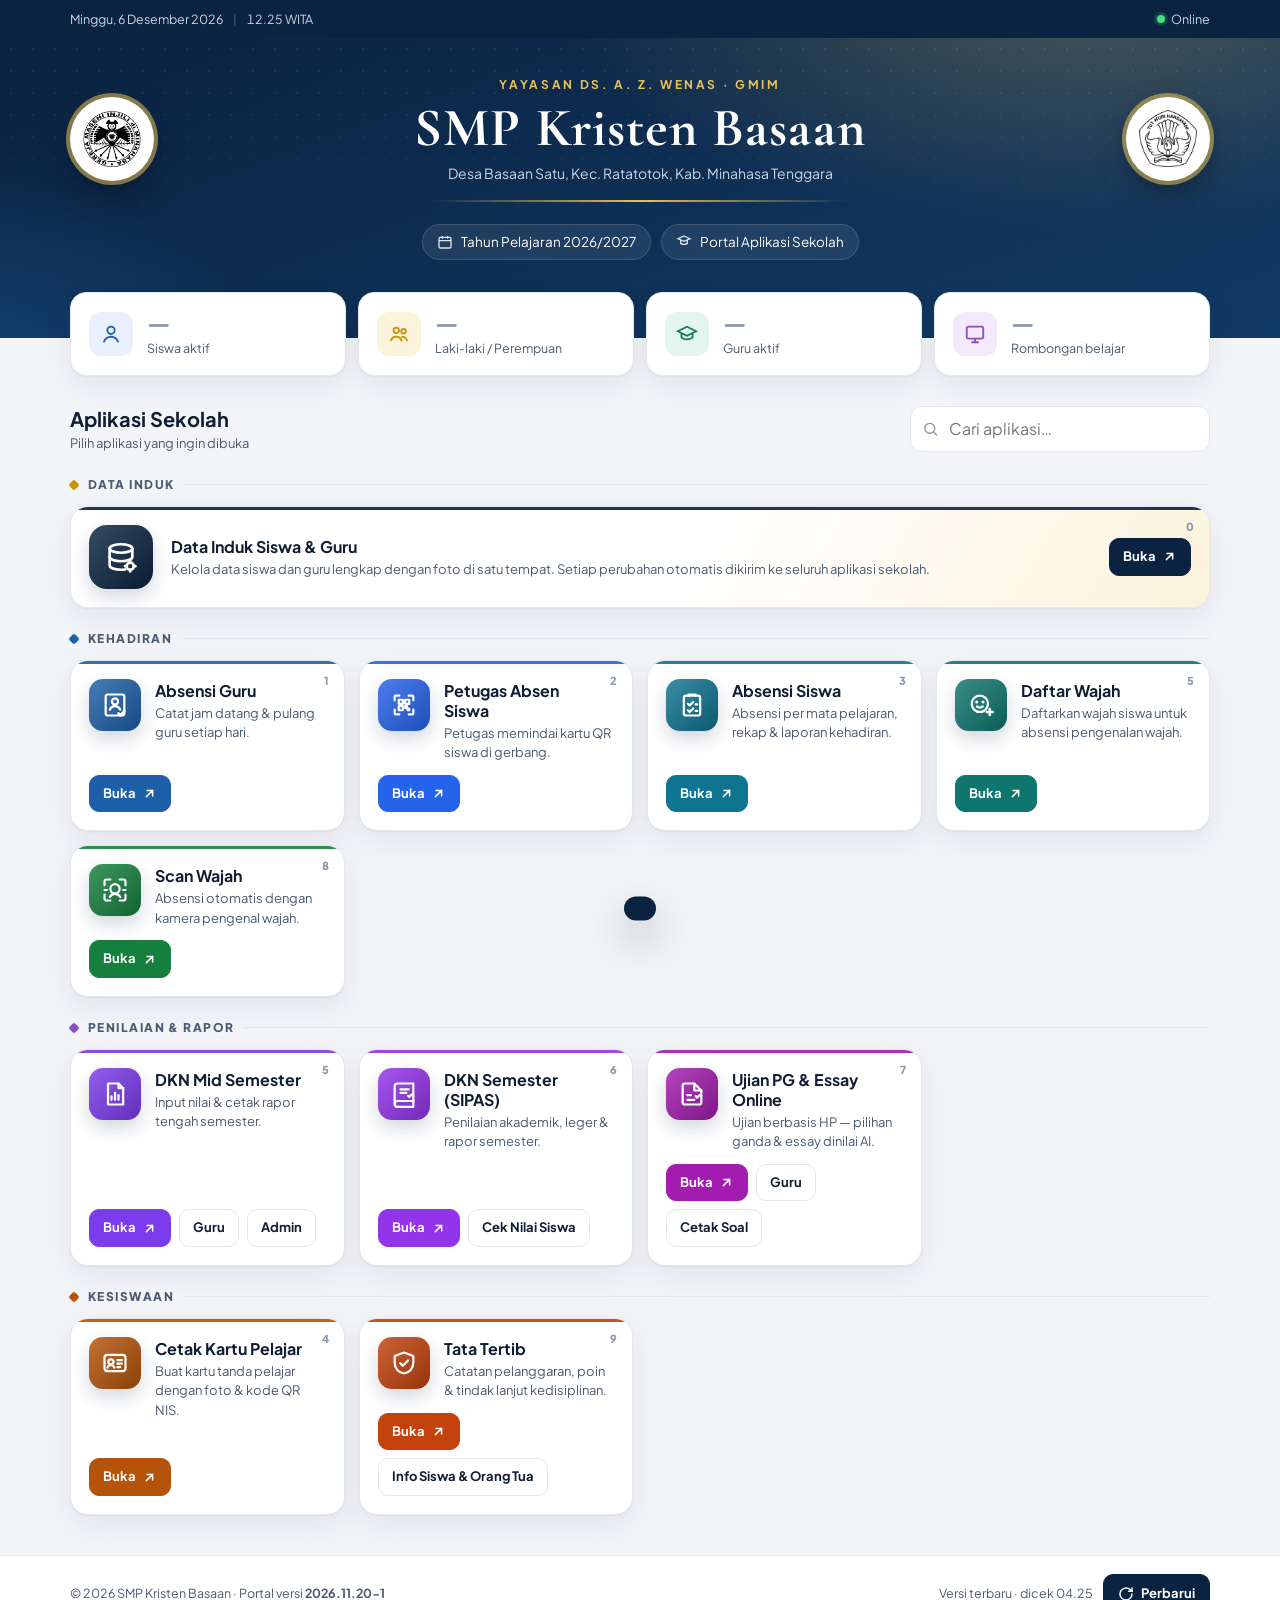
==== Index.html @ 4e3b0255 "Add files via upload" ====
<!DOCTYPE html>
<html lang="id">
<head>
<meta charset="UTF-8">
<meta name="viewport" content="width=device-width, initial-scale=1, viewport-fit=cover">
<meta name="theme-color" content="#0a2340">
<meta name="description" content="Portal aplikasi sekolah SMP Kristen Basaan">
<meta http-equiv="Cache-Control" content="no-cache">
<title>Portal SMP Kristen Basaan</title>
<link rel="icon" href="assets-landing/logo-yayasan.png">
<link rel="apple-touch-icon" href="assets-landing/logo-yayasan.png">
<link rel="preconnect" href="https://fonts.googleapis.com">
<link rel="preconnect" href="https://fonts.gstatic.com" crossorigin>
<link href="https://fonts.googleapis.com/css2?family=Plus+Jakarta+Sans:wght@400;500;600;700;800&family=Cormorant+Garamond:wght@600;700&display=swap" rel="stylesheet">
<style>
:root{
  --bg:#f2f4f8; --panel:#ffffff; --line:#e3e8ef; --ink:#0f1e33; --ink2:#4b5b70; --ink3:#8a98ab;
  --navy:#0a2340; --navy2:#123a66; --gold:#c9970f; --gold2:#e8c25a; --goldS:#fbf3dc;
  --c1:#1d5fa8; --c2:#0f7a5c; --c3:#8a4fbf; --c4:#b45309;
  --shadow:0 1px 2px rgba(10,35,64,.06),0 10px 30px rgba(10,35,64,.07);
}
@media (prefers-color-scheme:dark){
  :root{--bg:#0a111e;--panel:#111b2c;--line:#1e2b41;--ink:#e8eef7;--ink2:#a9b6c9;--ink3:#6c7b92;--goldS:#2a2311;--shadow:0 1px 2px rgba(0,0,0,.4)}
}
*{box-sizing:border-box}
html,body{margin:0}
body{font-family:'Plus Jakarta Sans',system-ui,-apple-system,Segoe UI,Roboto,sans-serif;background:var(--bg);color:var(--ink);-webkit-font-smoothing:antialiased;line-height:1.5}
a{color:inherit;text-decoration:none}
.wrap{max-width:1180px;margin:0 auto;padding:0 20px}
@media (max-width:640px){.wrap{padding:0 16px}}

/* ---------- pita atas ---------- */
.topbar{background:var(--navy);color:#c8d6e8;font-size:12.5px}
.topbar .wrap{display:flex;align-items:center;gap:10px;min-height:38px;flex-wrap:wrap}
.topbar .sep{opacity:.35}
.online{display:inline-flex;align-items:center;gap:6px}
.online i{width:8px;height:8px;border-radius:50%;background:#4ade80;box-shadow:0 0 0 3px rgba(74,222,128,.18)}
.online.off i{background:#f87171;box-shadow:0 0 0 3px rgba(248,113,113,.18)}
.topbar .right{margin-left:auto;display:flex;gap:14px;align-items:center}

/* ---------- hero ---------- */
.hero{position:relative;color:#fff;overflow:hidden;background:
  radial-gradient(900px 420px at 85% -20%,rgba(232,194,90,.28),transparent 60%),
  radial-gradient(700px 400px at -10% 120%,rgba(29,95,168,.55),transparent 60%),
  linear-gradient(160deg,#0a2340 0%,#0e2f55 55%,#123a66 100%)}
.hero::after{content:"";position:absolute;inset:0;background-image:radial-gradient(rgba(255,255,255,.07) 1px,transparent 1px);background-size:22px 22px;-webkit-mask-image:linear-gradient(to bottom,#000,transparent 85%);mask-image:linear-gradient(to bottom,#000,transparent 85%);pointer-events:none}
.hero .wrap{position:relative;z-index:1;padding-top:38px;padding-bottom:78px}
.kop{display:flex;align-items:center;gap:22px}
.logo{width:84px;height:84px;border-radius:50%;background:#fff;display:grid;place-items:center;flex:none;overflow:hidden;box-shadow:0 0 0 4px rgba(232,194,90,.55),0 12px 30px rgba(0,0,0,.35)}
.logo img{width:68%;height:68%;object-fit:contain}
.kop-teks{flex:1;min-width:0;text-align:center}
.kop-teks .yys{letter-spacing:.22em;font-size:12px;font-weight:700;color:var(--gold2);text-transform:uppercase}
.kop-teks h1{font-family:'Cormorant Garamond',Georgia,serif;font-size:clamp(28px,5.2vw,54px);line-height:1.05;margin:6px 0 6px;letter-spacing:.02em}
.kop-teks p{margin:0;color:#c9d6e7;font-size:14px}
.garis{height:2px;max-width:420px;margin:16px auto 0;background:linear-gradient(90deg,transparent,var(--gold2),transparent)}
.sapa{margin-top:22px;display:flex;justify-content:center;gap:10px;flex-wrap:wrap;font-size:13.5px}
.pil{display:inline-flex;align-items:center;gap:8px;padding:7px 14px;border-radius:999px;background:rgba(255,255,255,.08);border:1px solid rgba(255,255,255,.14);backdrop-filter:blur(6px)}
.pil svg{width:16px;height:16px;opacity:.85;flex:none}
@media (max-width:640px){
  .hero .wrap{padding-top:24px;padding-bottom:70px}
  .kop{gap:10px}
  .logo{width:52px;height:52px;box-shadow:0 0 0 3px rgba(232,194,90,.55)}
  .kop-teks .yys{font-size:9.5px;letter-spacing:.12em}
  .kop-teks p{font-size:11.5px}
  .sapa{font-size:12.5px}
}

/* ---------- statistik ---------- */
.stats{position:relative;z-index:2;margin-top:-46px;display:grid;grid-template-columns:repeat(4,minmax(0,1fr));gap:12px}
.st{background:var(--panel);border:1px solid var(--line);border-radius:16px;padding:16px 18px;box-shadow:var(--shadow);display:flex;align-items:center;gap:14px;min-width:0}
.st .ic{width:44px;height:44px;border-radius:12px;display:grid;place-items:center;flex:none}
.st .ic svg{width:22px;height:22px}
.st b{display:block;font-size:24px;line-height:1.1;font-variant-numeric:tabular-nums}
.st span{font-size:12.5px;color:var(--ink2)}
.st.muat b{color:var(--ink3)}
@media (max-width:860px){.stats{grid-template-columns:repeat(2,minmax(0,1fr))}}
@media (max-width:400px){.st{padding:12px;gap:10px}.st .ic{width:36px;height:36px}.st b{font-size:20px}.st span{font-size:11.5px}}

/* ---------- toolbar ---------- */
.bar{display:flex;gap:10px;align-items:center;flex-wrap:wrap;margin:28px 0 6px}
.bar h2{margin:0;font-size:20px}
.bar .sub{color:var(--ink2);font-size:13px}
.cari{margin-left:auto;position:relative;flex:0 1 300px}
.cari svg{position:absolute;left:12px;top:50%;transform:translateY(-50%);width:17px;height:17px;color:var(--ink3)}
.cari input{width:100%;font:inherit;color:inherit;background:var(--panel);border:1px solid var(--line);border-radius:12px;padding:10px 12px 10px 38px;outline:none}
.cari input:focus{border-color:var(--c1);box-shadow:0 0 0 3px rgba(29,95,168,.15)}
@media (max-width:640px){.cari{flex:1 1 100%;margin-left:0}}

/* ---------- kategori & kartu ---------- */
.kat{margin-top:22px}
.kat-h{display:flex;align-items:center;gap:10px;margin-bottom:12px;font-size:12px;font-weight:800;letter-spacing:.12em;text-transform:uppercase;color:var(--ink2)}
.kat-h::after{content:"";flex:1;height:1px;background:var(--line)}
.kat-h i{width:8px;height:8px;border-radius:2px;transform:rotate(45deg)}
.grid{display:grid;grid-template-columns:repeat(auto-fill,minmax(260px,1fr));gap:14px}
.app{position:relative;background:var(--panel);border:1px solid var(--line);border-radius:18px;padding:18px;box-shadow:var(--shadow);display:flex;flex-direction:column;gap:12px;transition:transform .18s,box-shadow .18s,border-color .18s;overflow:hidden}
.app::before{content:"";position:absolute;left:0;top:0;right:0;height:3px;background:var(--warna);opacity:.9}
.app:hover{transform:translateY(-3px);box-shadow:0 18px 40px rgba(10,35,64,.13)}
.app-h{display:flex;gap:14px;align-items:flex-start}
.app .ik{width:52px;height:52px;border-radius:14px;display:grid;place-items:center;flex:none;color:#fff;background:var(--warna);background-image:linear-gradient(135deg,rgba(255,255,255,.18),rgba(0,0,0,.22));box-shadow:0 8px 18px rgba(10,35,64,.18)}
.app .ik svg{width:28px;height:28px}
.app .no{position:absolute;right:14px;top:12px;font-size:11px;font-weight:800;color:var(--ink3);letter-spacing:.06em}
.app h3{margin:2px 0 3px;font-size:16px;line-height:1.25;padding-right:22px}
.app p{margin:0;font-size:13px;color:var(--ink2)}
.aksi{display:flex;gap:8px;flex-wrap:wrap;margin-top:auto}
.btn{display:inline-flex;align-items:center;gap:6px;font:inherit;font-size:13px;font-weight:700;padding:8px 13px;border-radius:10px;border:1px solid var(--line);background:var(--panel);color:var(--ink);cursor:pointer;transition:.15s}
.btn:hover{border-color:var(--warna,var(--c1));color:var(--warna,var(--c1))}
.btn.utama{background:var(--warna,var(--navy));border-color:var(--warna,var(--navy));color:#fff}
.btn.utama:hover{filter:brightness(1.12);color:#fff}
.btn svg{width:15px;height:15px}
.app.unggulan{grid-column:1/-1;flex-direction:row;align-items:center;gap:18px;background:linear-gradient(120deg,var(--panel) 55%,var(--goldS))}
.app.unggulan .ik{width:64px;height:64px;border-radius:18px}
.app.unggulan .ik svg{width:34px;height:34px}
.app.unggulan .isi{flex:1;min-width:0}
.app.unggulan .aksi{margin-top:0}
@media (max-width:640px){.app.unggulan{flex-direction:column;align-items:stretch}.grid{grid-template-columns:1fr}}
.kosong{display:none;text-align:center;padding:40px;color:var(--ink2)}

/* ---------- footer ---------- */
footer{margin-top:40px;border-top:1px solid var(--line);background:var(--panel)}
footer .wrap{display:flex;gap:14px;align-items:center;flex-wrap:wrap;padding-top:18px;padding-bottom:calc(18px + env(safe-area-inset-bottom));font-size:12.5px;color:var(--ink2)}
footer .right{margin-left:auto;display:flex;gap:10px;align-items:center;flex-wrap:wrap}
@media (max-width:640px){footer .right{margin-left:0;width:100%;justify-content:space-between}}
.btn-up{display:inline-flex;align-items:center;gap:7px;font:inherit;font-weight:700;font-size:13px;border-radius:10px;padding:9px 14px;border:1px solid var(--navy);background:var(--navy);color:#fff;cursor:pointer}
.btn-up:disabled{opacity:.6;cursor:wait}
.btn-up svg{width:16px;height:16px}
.btn-up.putar svg{animation:putar 1s linear infinite}
@keyframes putar{to{transform:rotate(360deg)}}
.banner{position:fixed;left:50%;bottom:18px;transform:translate(-50%,160%);z-index:50;background:var(--navy);color:#fff;border-radius:14px;padding:12px 16px;display:flex;gap:12px;align-items:center;box-shadow:0 18px 40px rgba(0,0,0,.3);font-size:13.5px;transition:transform .3s;max-width:calc(100vw - 32px)}
.banner.tampil{transform:translate(-50%,0)}
.banner b{color:var(--gold2)}
.fade{animation:muncul .45s ease-out both}
@keyframes muncul{from{opacity:0;transform:translateY(8px)}}
@media (prefers-reduced-motion:reduce){*{animation:none!important;transition:none!important}}
</style>
</head>
<body>

<div class="topbar"><div class="wrap">
  <span id="tanggal">—</span><span class="sep">|</span><span><span id="jam" style="font-variant-numeric:tabular-nums">--.--</span> WITA</span>
  <span class="right"><span class="online" id="online"><i></i><span>Online</span></span></span>
</div></div>

<header class="hero">
  <div class="wrap">
    <div class="kop">
      <div class="logo"><img src="assets-landing/logo-yayasan.png" alt="Logo GMIM"></div>
      <div class="kop-teks">
        <div class="yys">Yayasan Ds. A. Z. Wenas · GMIM</div>
        <h1 id="namaSekolah">SMP Kristen Basaan</h1>
        <p>Desa Basaan Satu, Kec. Ratatotok, Kab. Minahasa Tenggara</p>
        <div class="garis"></div>
      </div>
      <div class="logo"><img src="assets-landing/logo-tutwuri.png" alt="Logo Tut Wuri Handayani"></div>
    </div>
    <div class="sapa">
      <span class="pil"><svg viewBox="0 0 24 24" fill="none" stroke="currentColor" stroke-width="2"><rect x="3" y="5" width="18" height="16" rx="2"/><path d="M3 10h18M8 3v4M16 3v4"/></svg><span id="tp">Tahun Pelajaran 2026/2027</span></span>
      <span class="pil"><svg viewBox="0 0 24 24" fill="none" stroke="currentColor" stroke-width="2"><path d="M12 3l9 4-9 4-9-4z"/><path d="M7 9v5c3 2 7 2 10 0V9"/></svg><span>Portal Aplikasi Sekolah</span></span>
    </div>
  </div>
</header>

<main class="wrap">
  <section class="stats" aria-label="Ringkasan data sekolah">
    <div class="st muat"><div class="ic" style="background:#e7f0fb;color:var(--c1)"><svg viewBox="0 0 24 24" fill="none" stroke="currentColor" stroke-width="2"><circle cx="12" cy="8" r="4"/><path d="M4 21c1.5-4 4.5-6 8-6s6.5 2 8 6"/></svg></div><div><b id="sSiswa">—</b><span>Siswa aktif</span></div></div>
    <div class="st muat"><div class="ic" style="background:#fbf3dc;color:var(--gold)"><svg viewBox="0 0 24 24" fill="none" stroke="currentColor" stroke-width="2"><circle cx="9" cy="8" r="3"/><circle cx="17" cy="9" r="2.5"/><path d="M3 20c.8-3.3 3.2-5 6-5s5.2 1.7 6 5M14.5 15.3c2.8-.6 5.6.9 6.5 4.7"/></svg></div><div><b id="sLP">—</b><span>Laki-laki / Perempuan</span></div></div>
    <div class="st muat"><div class="ic" style="background:#e3f5ee;color:var(--c2)"><svg viewBox="0 0 24 24" fill="none" stroke="currentColor" stroke-width="2"><path d="M2 9l10-5 10 5-10 5z"/><path d="M6 11v5c3 2.5 9 2.5 12 0v-5"/></svg></div><div><b id="sGuru">—</b><span>Guru aktif</span></div></div>
    <div class="st muat"><div class="ic" style="background:#f2e9fa;color:var(--c3)"><svg viewBox="0 0 24 24" fill="none" stroke="currentColor" stroke-width="2"><rect x="3" y="4" width="18" height="13" rx="2"/><path d="M8 21h8M12 17v4"/></svg></div><div><b id="sKelas">—</b><span>Rombongan belajar</span></div></div>
  </section>

  <div class="bar">
    <div><h2>Aplikasi Sekolah</h2><div class="sub">Pilih aplikasi yang ingin dibuka</div></div>
    <label class="cari"><svg viewBox="0 0 24 24" fill="none" stroke="currentColor" stroke-width="2"><circle cx="11" cy="11" r="7"/><path d="M21 21l-4.3-4.3"/></svg><input id="cari" type="search" placeholder="Cari aplikasi…" aria-label="Cari aplikasi"></label>
  </div>

  <div id="daftar"></div>
  <div class="kosong" id="kosong">Aplikasi tidak ditemukan.</div>
</main>

<footer>
  <div class="wrap">
    <span>© <span id="tahun">2026</span> SMP Kristen Basaan · Portal versi <b id="versi"></b></span>
    <span class="right">
      <span id="cekInfo">Memeriksa pembaruan…</span>
      <button class="btn-up" id="btnUpdate" type="button" title="Periksa & muat versi terbaru portal dan semua aplikasi"><svg viewBox="0 0 24 24" fill="none" stroke="currentColor" stroke-width="2.2" stroke-linecap="round"><path d="M21 12a9 9 0 1 1-3-6.7L21 8"/><path d="M21 3v5h-5"/></svg><span>Perbarui</span></button>
    </span>
  </div>
</footer>

<div class="banner" id="banner" role="status"><span id="bannerTxt"></span></div>

<script>
(function () {
'use strict';

/* =====================================================================
   PENGATURAN PORTAL
   - VERSI harus sama dengan isi versi.json. Setiap kali Index.html diubah,
     naikkan VERSI di sini DAN di versi.json → semua HP otomatis memuat versi baru.
   - DATA_INDUK_URL: URL Web App Data Induk (untuk angka statistik). Boleh dikosongkan.
   - Alamat aplikasi bersifat relatif terhadap folder ini. Jika suatu aplikasi
     di-hosting di alamat lain, ganti "url"-nya dengan alamat lengkap (https://...).
   ===================================================================== */
const VERSI = '2026.11.20-1';
const DATA_INDUK_URL = 'https://script.google.com/macros/s/AKfycbw5OyCdVKuZvcABAaWWwzDQKWeN-kHJ4f0nIugc8HxNvtVBzZh9BpjzLQHwcuIa_aFY/exec';

const IKON = {
  induk: '<path d="M4 6c0-1.7 3.6-3 8-3s8 1.3 8 3-3.6 3-8 3-8-1.3-8-3z"/><path d="M4 6v6c0 1.7 3.6 3 8 3s8-1.3 8-3V6"/><path d="M4 12v6c0 1.7 3.6 3 8 3 1 0 2-.1 2.9-.2"/><circle cx="18.5" cy="18.5" r="2.5"/><path d="M18.5 14.8v1.2M18.5 21v1.2M22.2 18.5H21M16 18.5h-1.2"/>',
  absenGuru: '<rect x="4" y="3" width="16" height="18" rx="2"/><circle cx="12" cy="9" r="2.6"/><path d="M7.5 16c.9-1.9 2.6-3 4.5-3s3.6 1.1 4.5 3"/><path d="M15 19.2l1.6 1.6 3.4-3.4" stroke-width="2.4"/>',
  petugas: '<path d="M4 8V5a1 1 0 0 1 1-1h3M16 4h3a1 1 0 0 1 1 1v3M20 16v3a1 1 0 0 1-1 1h-3M8 20H5a1 1 0 0 1-1-1v-3"/><rect x="7.5" y="7.5" width="3.5" height="3.5"/><rect x="13" y="7.5" width="3.5" height="3.5"/><rect x="7.5" y="13" width="3.5" height="3.5"/><path d="M13 13h1.5v1.5H13zM15 15h1.5v1.5H15z"/>',
  absenSiswa: '<rect x="5" y="4" width="14" height="17" rx="2"/><path d="M9 4V3h6v1"/><path d="M8.5 11l1.5 1.5 3-3M8.5 16.5l1.5 1.5 3-3"/><path d="M15 11.5h1.5M15 17h1.5"/>',
  kartu: '<rect x="3" y="5" width="18" height="14" rx="2.5"/><circle cx="8.5" cy="11" r="2.2"/><path d="M5.5 16c.6-1.5 1.7-2.3 3-2.3s2.4.8 3 2.3"/><path d="M14 9.5h4M14 12.5h4M14 15.5h2.5"/>',
  daftarWajah: '<circle cx="11" cy="11" r="7"/><path d="M8.3 9.5h.01M13.7 9.5h.01" stroke-width="2.6"/><path d="M8.5 13.2c1.4 1.3 3.6 1.3 5 0"/><path d="M19.5 15.5v5M17 18h5" stroke-width="2.2"/>',
  dknMid: '<path d="M6 3h9l4 4v14H6z"/><path d="M15 3v4h4"/><path d="M9 17v-3M12 17v-6M15 17v-4"/>',
  dknSem: '<path d="M4 5.5A2.5 2.5 0 0 1 6.5 3H20v15H6.5A2.5 2.5 0 0 0 4 20.5z"/><path d="M4 20.5A2.5 2.5 0 0 0 6.5 23H20v-5"/><path d="M9 8h7M9 11h5"/><path d="M15.5 13.5l1 1 2-2"/>',
  ujian: '<path d="M14 3H6a2 2 0 0 0-2 2v14a2 2 0 0 0 2 2h12a2 2 0 0 0 2-2V9z"/><path d="M14 3v6h6"/><path d="M8 13h3M8 17h6"/><path d="M15.2 13.8l1.3 1.3 2.6-2.6"/>',
  scanWajah: '<path d="M3 8V5a2 2 0 0 1 2-2h3M16 3h3a2 2 0 0 1 2 2v3M21 16v3a2 2 0 0 1-2 2h-3M8 21H5a2 2 0 0 1-2-2v-3"/><circle cx="12" cy="11" r="4"/><path d="M7.5 18c1-1.8 2.6-2.7 4.5-2.7s3.5.9 4.5 2.7"/><path d="M3 12h2M19 12h2"/>',
  tatib: '<path d="M12 3l8 3v6c0 4.6-3.4 8.3-8 9-4.6-.7-8-4.4-8-9V6z"/><path d="M8.8 12.2l2.2 2.2 4.4-4.6"/>',
  buka: '<path d="M7 17L17 7M8 7h9v9"/>'
};
const svg = (n, w) => '<svg viewBox="0 0 24 24" fill="none" stroke="currentColor" stroke-width="' + (w || 1.9) + '" stroke-linecap="round" stroke-linejoin="round" aria-hidden="true">' + IKON[n] + '</svg>';

const KATEGORI = [
  { judul: 'Data Induk', warna: '#c9970f', apps: [
    { no: '0', ikon: 'induk', nama: 'Data Induk Siswa & Guru', unggulan: true, warna: '#0a2340',
      ket: 'Kelola data siswa dan guru lengkap dengan foto di satu tempat. Setiap perubahan otomatis dikirim ke seluruh aplikasi sekolah.',
      url: '0. Data Induk/index.html', cari: 'master induk siswa guru foto kelas wali' } ] },
  { judul: 'Kehadiran', warna: '#1d5fa8', apps: [
    { no: '1', ikon: 'absenGuru', nama: 'Absensi Guru', warna: '#1d5fa8', ket: 'Catat jam datang & pulang guru setiap hari.', url: '1. Absen Guru/AbsenGuru.html' },
    { no: '2', ikon: 'petugas', nama: 'Petugas Absen Siswa', warna: '#2563eb', ket: 'Petugas memindai kartu QR siswa di gerbang.', url: '2. Petugas Absen Siswa/absen-petugas.html' },
    { no: '3', ikon: 'absenSiswa', nama: 'Absensi Siswa', warna: '#0e7490', ket: 'Absensi per mata pelajaran, rekap & laporan kehadiran.', url: '3. Absen Siswa/index.html' },
    { no: '5', ikon: 'daftarWajah', nama: 'Daftar Wajah', warna: '#0f766e', ket: 'Daftarkan wajah siswa untuk absensi pengenalan wajah.', url: '5. Daftar Wajah/Daftar_Wajah.html' },
    { no: '8', ikon: 'scanWajah', nama: 'Scan Wajah', warna: '#15803d', ket: 'Absensi otomatis dengan kamera pengenal wajah.', url: '8. Scan Wajah/ScanWajah.html' } ] },
  { judul: 'Penilaian & Rapor', warna: '#8a4fbf', apps: [
    { no: '5', ikon: 'dknMid', nama: 'DKN Mid Semester', warna: '#7c3aed', ket: 'Input nilai & cetak rapor tengah semester.', url: '5. DKN Mid Semester/index.html',
      lain: [['Guru', '5. DKN Mid Semester/guru.html'], ['Admin', '5. DKN Mid Semester/admin.html']] },
    { no: '6', ikon: 'dknSem', nama: 'DKN Semester (SIPAS)', warna: '#9333ea', ket: 'Penilaian akademik, leger & rapor semester.', url: '6. DKN Semester/index.html',
      lain: [['Cek Nilai Siswa', '6. DKN Semester/cek-nilai.html']] },
    { no: '7', ikon: 'ujian', nama: 'Ujian PG & Essay Online', warna: '#a21caf', ket: 'Ujian berbasis HP — pilihan ganda & essay dinilai AI.', url: '7. Ujian PG dan Essay Online/index.html',
      lain: [['Guru', '7. Ujian PG dan Essay Online/guru.html'], ['Cetak Soal', '7. Ujian PG dan Essay Online/Cetak_Soal.html']] } ] },
  { judul: 'Kesiswaan', warna: '#b45309', apps: [
    { no: '4', ikon: 'kartu', nama: 'Cetak Kartu Pelajar', warna: '#b45309', ket: 'Buat kartu tanda pelajar dengan foto & kode QR NIS.', url: '4. Cetak Kartu/CetakKartu.html' },
    { no: '9', ikon: 'tatib', nama: 'Tata Tertib', warna: '#c2410c', ket: 'Catatan pelanggaran, poin & tindak lanjut kedisiplinan.', url: '9. Tata Tertib/index.html',
      lain: [['Info Siswa & Orang Tua', '9. Tata Tertib/DashboardSiswa.html']] } ] }
];

const $ = s => document.querySelector(s);
const esc = v => String(v == null ? '' : v).replace(/[&<>"']/g, c => ({ '&': '&amp;', '<': '&lt;', '>': '&gt;', '"': '&quot;', "'": '&#39;' }[c]));
const tautan = u => /^https?:\/\//.test(u) ? u : encodeURI(u);

/* ---------------------------------------------------------------- daftar aplikasi */
function gambar() {
  let i = 0;
  $('#daftar').innerHTML = KATEGORI.map(k => '<section class="kat" data-kat><div class="kat-h"><i style="background:' + k.warna + '"></i>' + esc(k.judul) + '</div><div class="grid">' +
    k.apps.map(a => '<article class="app fade' + (a.unggulan ? ' unggulan' : '') + '" style="--warna:' + a.warna + ';animation-delay:' + (i++ * 40) + 'ms" data-cari="' + esc((a.nama + ' ' + a.ket + ' ' + (a.cari || '') + ' ' + k.judul).toLowerCase()) + '">' +
      '<span class="no">' + esc(a.no) + '</span>' +
      (a.unggulan ? '<div class="ik">' + svg(a.ikon) + '</div><div class="isi"><h3>' + esc(a.nama) + '</h3><p>' + esc(a.ket) + '</p></div>'
                  : '<div class="app-h"><div class="ik">' + svg(a.ikon) + '</div><div><h3>' + esc(a.nama) + '</h3><p>' + esc(a.ket) + '</p></div></div>') +
      '<div class="aksi"><a class="btn utama" href="' + tautan(a.url) + '">Buka ' + svg('buka', 2.4) + '</a>' +
      (a.lain || []).map(l => '<a class="btn" href="' + tautan(l[1]) + '">' + esc(l[0]) + '</a>').join('') + '</div></article>').join('') +
    '</div></section>').join('');
}
function saring(q) {
  q = q.trim().toLowerCase();
  let ada = 0;
  document.querySelectorAll('.app').forEach(el => { const ok = !q || el.dataset.cari.includes(q); el.style.display = ok ? '' : 'none'; if (ok) ada++; });
  document.querySelectorAll('[data-kat]').forEach(s => { s.style.display = [...s.querySelectorAll('.app')].some(a => a.style.display !== 'none') ? '' : 'none'; });
  $('#kosong').style.display = ada ? 'none' : 'block';
}

/* ---------------------------------------------------------------- jam & status */
const HARI = ['Minggu', 'Senin', 'Selasa', 'Rabu', 'Kamis', 'Jumat', 'Sabtu'];
const BULAN = ['Januari', 'Februari', 'Maret', 'April', 'Mei', 'Juni', 'Juli', 'Agustus', 'September', 'Oktober', 'November', 'Desember'];
function waktuWita() { const d = new Date(); return new Date(d.getTime() + d.getTimezoneOffset() * 60000 + 8 * 3600000); }
function tikJam() {
  const w = waktuWita();
  $('#tanggal').textContent = HARI[w.getDay()] + ', ' + w.getDate() + ' ' + BULAN[w.getMonth()] + ' ' + w.getFullYear();
  $('#jam').textContent = String(w.getHours()).padStart(2, '0') + '.' + String(w.getMinutes()).padStart(2, '0');
  $('#tahun').textContent = w.getFullYear();
}
function statusOnline() {
  const on = navigator.onLine;
  $('#online').classList.toggle('off', !on);
  $('#online span').textContent = on ? 'Online' : 'Offline';
}

/* ---------------------------------------------------------------- statistik dari Data Induk */
function tampilStat(d) {
  if (!d) return;
  const set = (id, v) => { const el = $(id); el.textContent = v; el.closest('.st').classList.remove('muat'); };
  set('#sSiswa', d.siswaAktif); set('#sLP', d.siswaL + ' / ' + d.siswaP); set('#sGuru', d.guruAktif); set('#sKelas', d.jumlahKelas);
  if (d.tahunPelajaran) $('#tp').textContent = 'Tahun Pelajaran ' + d.tahunPelajaran + (d.semester ? ' · Semester ' + d.semester : '');
}
async function muatStat() {
  try { tampilStat(JSON.parse(localStorage.getItem('portal_stat') || 'null')); } catch (e) { /* abaikan */ }
  if (!DATA_INDUK_URL || DATA_INDUK_URL.indexOf('PASTE_') === 0 || !navigator.onLine) return;
  try {
    const r = await fetch(DATA_INDUK_URL + '?action=ringkasan&t=' + Date.now(), { cache: 'no-store' });
    const d = await r.json();
    if (d && d.ok) { tampilStat(d); try { localStorage.setItem('portal_stat', JSON.stringify(d)); } catch (e) { /* abaikan */ } }
  } catch (e) { /* tetap tampilkan angka terakhir */ }
}

/* ---------------------------------------------------------------- pembaruan otomatis & manual */
let sedangMuatUlang = false;
function banner(teks, ms) {
  $('#bannerTxt').innerHTML = teks;
  $('#banner').classList.add('tampil');
  clearTimeout(banner.t);
  if (ms) banner.t = setTimeout(() => $('#banner').classList.remove('tampil'), ms);
}
async function versiServer() {
  const r = await fetch('versi.json?t=' + Date.now(), { cache: 'no-store' });
  if (!r.ok) throw new Error('HTTP ' + r.status);
  return (await r.json()).versi;
}
async function cekVersi(otomatis) {
  if (!navigator.onLine) { $('#cekInfo').textContent = 'Offline — memakai versi tersimpan'; return false; }
  if (location.protocol === 'file:') { $('#cekInfo').textContent = 'Dibuka dari file lokal'; return false; }
  try {
    const v = await versiServer();
    const jam = new Date().toLocaleTimeString('id-ID', { hour: '2-digit', minute: '2-digit' });
    if (v && v !== VERSI) {
      $('#cekInfo').textContent = 'Versi baru ' + v + ' tersedia';
      if (otomatis && !sedangMuatUlang && sessionStorage.getItem('portal_coba') !== v) {
        sessionStorage.setItem('portal_coba', v);                 // cegah muat ulang berulang bila server belum sinkron
        banner('Memperbarui portal ke versi <b>' + esc(v) + '</b>…');
        setTimeout(() => muatUlangBersih(), 1200);
      }
      return true;
    }
    $('#cekInfo').textContent = 'Versi terbaru · dicek ' + jam;
    return false;
  } catch (e) { $('#cekInfo').textContent = 'Tidak bisa memeriksa pembaruan'; return false; }
}
async function muatUlangBersih() {
  if (sedangMuatUlang) return;
  sedangMuatUlang = true;
  try {
    // hanya cache milik portal yang dibersihkan — cache aplikasi lain (mis. gambar soal ujian offline) tidak disentuh
    if (window.caches) { const ks = await caches.keys(); await Promise.all(ks.filter(k => k.indexOf('portal-') === 0).map(k => caches.delete(k))); }
    // minta setiap aplikasi memeriksa versi barunya (aplikasi sendiri yang memutuskan kapan memakai versi baru)
    if (navigator.serviceWorker) { const rs = await navigator.serviceWorker.getRegistrations(); await Promise.all(rs.map(r => r.update().catch(() => {}))); }
  } catch (e) { /* abaikan */ }
  location.replace(location.pathname + '?v=' + Date.now());
}
$('#btnUpdate').addEventListener('click', async () => {
  const b = $('#btnUpdate');
  if (!navigator.onLine) { banner('Tidak ada internet. Sambungkan internet lalu coba lagi.', 3500); return; }
  b.disabled = true; b.classList.add('putar'); b.querySelector('span').textContent = 'Memperbarui…';
  banner('Memeriksa pembaruan portal & semua aplikasi…');
  sessionStorage.removeItem('portal_coba');
  await muatStat();
  await muatUlangBersih();
});

/* ---------------------------------------------------------------- mulai */
$('#versi').textContent = VERSI;
gambar();
$('#cari').addEventListener('input', e => saring(e.target.value));
tikJam(); setInterval(tikJam, 15000);
statusOnline(); window.addEventListener('online', () => { statusOnline(); cekVersi(true); muatStat(); }); window.addEventListener('offline', statusOnline);
muatStat();
cekVersi(true);
setInterval(() => { cekVersi(true); muatStat(); }, 10 * 60 * 1000);
document.addEventListener('visibilitychange', () => { if (document.visibilityState === 'visible') { cekVersi(true); muatStat(); } });
if (/[?&]v=/.test(location.search)) { history.replaceState(null, '', location.pathname); banner('Portal sudah versi terbaru.', 2200); }
// scope hanya halaman ini — aplikasi di subfolder TIDAK ikut dikendalikan
if ('serviceWorker' in navigator && location.protocol !== 'file:' && /\/Index\.html$/i.test(location.pathname)) {
  navigator.serviceWorker.register('sw-portal.js', { scope: './' + location.pathname.split('/').pop() }).catch(() => {});
}
})();
</script>
</body>
</html>
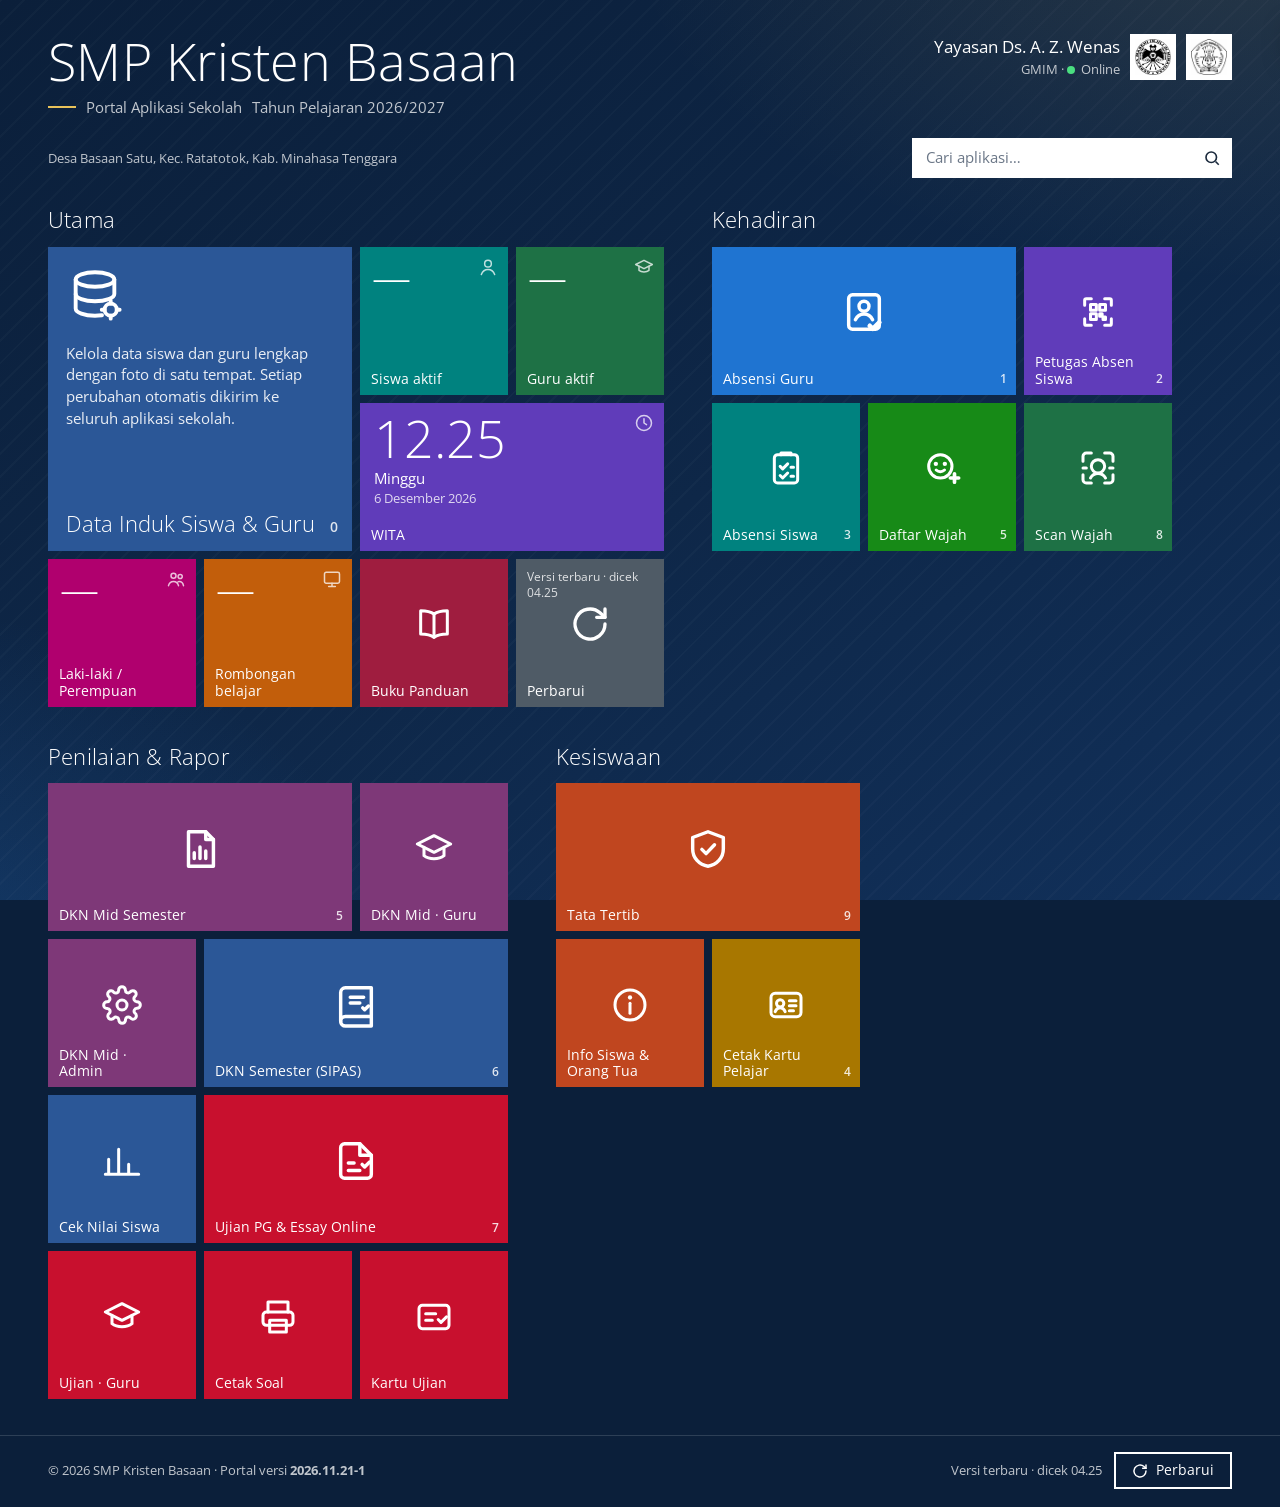
==== commit 015a3c62: "Add files via upload" ====
--- a/Index.html
+++ b/Index.html
@@ -3,7 +3,7 @@
 <head>
 <meta charset="UTF-8">
 <meta name="viewport" content="width=device-width, initial-scale=1, viewport-fit=cover">
-<meta name="theme-color" content="#0a2340">
+<meta name="theme-color" content="#0b1f3a">
 <meta name="description" content="Portal aplikasi sekolah SMP Kristen Basaan">
 <meta http-equiv="Cache-Control" content="no-cache">
 <title>Portal SMP Kristen Basaan</title>
@@ -11,175 +11,172 @@
 <link rel="apple-touch-icon" href="assets-landing/logo-yayasan.png">
 <link rel="preconnect" href="https://fonts.googleapis.com">
 <link rel="preconnect" href="https://fonts.gstatic.com" crossorigin>
-<link href="https://fonts.googleapis.com/css2?family=Plus+Jakarta+Sans:wght@400;500;600;700;800&family=Cormorant+Garamond:wght@600;700&display=swap" rel="stylesheet">
+<link href="https://fonts.googleapis.com/css2?family=Open+Sans:wght@300;400;600&display=swap" rel="stylesheet">
 <style>
+/* =====================================================================
+   TAMPILAN — gaya layar Mulai Windows 8 (tile datar berwarna)
+   --u = ukuran 1 kotak kecil, --g = jarak antar-tile
+   ===================================================================== */
 :root{
-  --bg:#f2f4f8; --panel:#ffffff; --line:#e3e8ef; --ink:#0f1e33; --ink2:#4b5b70; --ink3:#8a98ab;
-  --navy:#0a2340; --navy2:#123a66; --gold:#c9970f; --gold2:#e8c25a; --goldS:#fbf3dc;
-  --c1:#1d5fa8; --c2:#0f7a5c; --c3:#8a4fbf; --c4:#b45309;
-  --shadow:0 1px 2px rgba(10,35,64,.06),0 10px 30px rgba(10,35,64,.07);
-}
-@media (prefers-color-scheme:dark){
-  :root{--bg:#0a111e;--panel:#111b2c;--line:#1e2b41;--ink:#e8eef7;--ink2:#a9b6c9;--ink3:#6c7b92;--goldS:#2a2311;--shadow:0 1px 2px rgba(0,0,0,.4)}
-}
+  --u:70px; --g:8px;
+  --bg:#0b1f3a; --ink:#ffffff; --ink2:rgba(255,255,255,.74); --ink3:rgba(255,255,255,.5);
+  --gold:#e8c25a; --garis:rgba(255,255,255,.14);
+  font-family:'Segoe UI','Open Sans',system-ui,-apple-system,Roboto,sans-serif;
+}
+@media (min-width:1500px){ :root{ --u:78px; } }
 *{box-sizing:border-box}
 html,body{margin:0}
-body{font-family:'Plus Jakarta Sans',system-ui,-apple-system,Segoe UI,Roboto,sans-serif;background:var(--bg);color:var(--ink);-webkit-font-smoothing:antialiased;line-height:1.5}
+body{min-height:100vh;color:var(--ink);background:var(--bg);-webkit-font-smoothing:antialiased;line-height:1.4;
+  background-image:
+    radial-gradient(1100px 620px at 100% -10%,rgba(232,194,90,.13),transparent 60%),
+    radial-gradient(900px 640px at -10% 110%,rgba(45,137,239,.20),transparent 60%),
+    linear-gradient(155deg,#0b1f3a 0%,#0e2748 55%,#11305a 100%);
+  background-attachment:fixed}
+body::before{content:"";position:fixed;inset:0;pointer-events:none;
+  background-image:repeating-linear-gradient(135deg,rgba(255,255,255,.022) 0 2px,transparent 2px 16px)}
 a{color:inherit;text-decoration:none}
-.wrap{max-width:1180px;margin:0 auto;padding:0 20px}
-@media (max-width:640px){.wrap{padding:0 16px}}
-
-/* ---------- pita atas ---------- */
-.topbar{background:var(--navy);color:#c8d6e8;font-size:12.5px}
-.topbar .wrap{display:flex;align-items:center;gap:10px;min-height:38px;flex-wrap:wrap}
-.topbar .sep{opacity:.35}
+button{font:inherit;color:inherit}
+.wrap{max-width:1640px;margin:0 auto;padding:0 48px;position:relative}
+@media (max-width:1100px){ .wrap{padding:0 28px} }
+@media (max-width:720px){ .wrap{padding:0 16px} }
+
+/* ---------- kepala (seperti layar Mulai) ---------- */
+.kepala{display:flex;align-items:flex-start;gap:20px;padding-top:34px;padding-bottom:6px}
+.judul{flex:1;min-width:0}
+.judul h1{margin:0;font-weight:300;font-size:clamp(30px,4.6vw,52px);line-height:1.05;letter-spacing:.005em}
+.judul .sub{margin-top:8px;color:var(--ink2);font-size:15px;display:flex;flex-wrap:wrap;gap:4px 10px;align-items:center}
+.judul .sub .garis{width:28px;height:2px;background:var(--gold)}
+.akun{display:flex;align-items:center;gap:10px;flex:none}
+.akun-teks{text-align:right;line-height:1.25}
+.akun-teks b{display:block;font-weight:400;font-size:17px}
+.akun-teks span{font-size:12.5px;color:var(--ink2)}
+.logo{width:46px;height:46px;background:#fff;display:grid;place-items:center;flex:none}
+.logo img{width:80%;height:80%;object-fit:contain}
 .online{display:inline-flex;align-items:center;gap:6px}
-.online i{width:8px;height:8px;border-radius:50%;background:#4ade80;box-shadow:0 0 0 3px rgba(74,222,128,.18)}
-.online.off i{background:#f87171;box-shadow:0 0 0 3px rgba(248,113,113,.18)}
-.topbar .right{margin-left:auto;display:flex;gap:14px;align-items:center}
-
-/* ---------- hero ---------- */
-.hero{position:relative;color:#fff;overflow:hidden;background:
-  radial-gradient(900px 420px at 85% -20%,rgba(232,194,90,.28),transparent 60%),
-  radial-gradient(700px 400px at -10% 120%,rgba(29,95,168,.55),transparent 60%),
-  linear-gradient(160deg,#0a2340 0%,#0e2f55 55%,#123a66 100%)}
-.hero::after{content:"";position:absolute;inset:0;background-image:radial-gradient(rgba(255,255,255,.07) 1px,transparent 1px);background-size:22px 22px;-webkit-mask-image:linear-gradient(to bottom,#000,transparent 85%);mask-image:linear-gradient(to bottom,#000,transparent 85%);pointer-events:none}
-.hero .wrap{position:relative;z-index:1;padding-top:38px;padding-bottom:78px}
-.kop{display:flex;align-items:center;gap:22px}
-.logo{width:84px;height:84px;border-radius:50%;background:#fff;display:grid;place-items:center;flex:none;overflow:hidden;box-shadow:0 0 0 4px rgba(232,194,90,.55),0 12px 30px rgba(0,0,0,.35)}
-.logo img{width:68%;height:68%;object-fit:contain}
-.kop-teks{flex:1;min-width:0;text-align:center}
-.kop-teks .yys{letter-spacing:.22em;font-size:12px;font-weight:700;color:var(--gold2);text-transform:uppercase}
-.kop-teks h1{font-family:'Cormorant Garamond',Georgia,serif;font-size:clamp(28px,5.2vw,54px);line-height:1.05;margin:6px 0 6px;letter-spacing:.02em}
-.kop-teks p{margin:0;color:#c9d6e7;font-size:14px}
-.garis{height:2px;max-width:420px;margin:16px auto 0;background:linear-gradient(90deg,transparent,var(--gold2),transparent)}
-.sapa{margin-top:22px;display:flex;justify-content:center;gap:10px;flex-wrap:wrap;font-size:13.5px}
-.pil{display:inline-flex;align-items:center;gap:8px;padding:7px 14px;border-radius:999px;background:rgba(255,255,255,.08);border:1px solid rgba(255,255,255,.14);backdrop-filter:blur(6px)}
-.pil svg{width:16px;height:16px;opacity:.85;flex:none}
-@media (max-width:640px){
-  .hero .wrap{padding-top:24px;padding-bottom:70px}
-  .kop{gap:10px}
-  .logo{width:52px;height:52px;box-shadow:0 0 0 3px rgba(232,194,90,.55)}
-  .kop-teks .yys{font-size:9.5px;letter-spacing:.12em}
-  .kop-teks p{font-size:11.5px}
-  .sapa{font-size:12.5px}
-}
-
-/* ---------- statistik ---------- */
-.stats{position:relative;z-index:2;margin-top:-46px;display:grid;grid-template-columns:repeat(4,minmax(0,1fr));gap:12px}
-.st{background:var(--panel);border:1px solid var(--line);border-radius:16px;padding:16px 18px;box-shadow:var(--shadow);display:flex;align-items:center;gap:14px;min-width:0}
-.st .ic{width:44px;height:44px;border-radius:12px;display:grid;place-items:center;flex:none}
-.st .ic svg{width:22px;height:22px}
-.st b{display:block;font-size:24px;line-height:1.1;font-variant-numeric:tabular-nums}
-.st span{font-size:12.5px;color:var(--ink2)}
-.st.muat b{color:var(--ink3)}
-@media (max-width:860px){.stats{grid-template-columns:repeat(2,minmax(0,1fr))}}
-@media (max-width:400px){.st{padding:12px;gap:10px}.st .ic{width:36px;height:36px}.st b{font-size:20px}.st span{font-size:11.5px}}
-
-/* ---------- toolbar ---------- */
-.bar{display:flex;gap:10px;align-items:center;flex-wrap:wrap;margin:28px 0 6px}
-.bar h2{margin:0;font-size:20px}
-.bar .sub{color:var(--ink2);font-size:13px}
-.cari{margin-left:auto;position:relative;flex:0 1 300px}
-.cari svg{position:absolute;left:12px;top:50%;transform:translateY(-50%);width:17px;height:17px;color:var(--ink3)}
-.cari input{width:100%;font:inherit;color:inherit;background:var(--panel);border:1px solid var(--line);border-radius:12px;padding:10px 12px 10px 38px;outline:none}
-.cari input:focus{border-color:var(--c1);box-shadow:0 0 0 3px rgba(29,95,168,.15)}
-@media (max-width:640px){.cari{flex:1 1 100%;margin-left:0}}
-
-/* ---------- kategori & kartu ---------- */
-.kat{margin-top:22px}
-.kat-h{display:flex;align-items:center;gap:10px;margin-bottom:12px;font-size:12px;font-weight:800;letter-spacing:.12em;text-transform:uppercase;color:var(--ink2)}
-.kat-h::after{content:"";flex:1;height:1px;background:var(--line)}
-.kat-h i{width:8px;height:8px;border-radius:2px;transform:rotate(45deg)}
-.grid{display:grid;grid-template-columns:repeat(auto-fill,minmax(260px,1fr));gap:14px}
-.app{position:relative;background:var(--panel);border:1px solid var(--line);border-radius:18px;padding:18px;box-shadow:var(--shadow);display:flex;flex-direction:column;gap:12px;transition:transform .18s,box-shadow .18s,border-color .18s;overflow:hidden}
-.app::before{content:"";position:absolute;left:0;top:0;right:0;height:3px;background:var(--warna);opacity:.9}
-.app:hover{transform:translateY(-3px);box-shadow:0 18px 40px rgba(10,35,64,.13)}
-.app-h{display:flex;gap:14px;align-items:flex-start}
-.app .ik{width:52px;height:52px;border-radius:14px;display:grid;place-items:center;flex:none;color:#fff;background:var(--warna);background-image:linear-gradient(135deg,rgba(255,255,255,.18),rgba(0,0,0,.22));box-shadow:0 8px 18px rgba(10,35,64,.18)}
-.app .ik svg{width:28px;height:28px}
-.app .no{position:absolute;right:14px;top:12px;font-size:11px;font-weight:800;color:var(--ink3);letter-spacing:.06em}
-.app h3{margin:2px 0 3px;font-size:16px;line-height:1.25;padding-right:22px}
-.app p{margin:0;font-size:13px;color:var(--ink2)}
-.aksi{display:flex;gap:8px;flex-wrap:wrap;margin-top:auto}
-.btn{display:inline-flex;align-items:center;gap:6px;font:inherit;font-size:13px;font-weight:700;padding:8px 13px;border-radius:10px;border:1px solid var(--line);background:var(--panel);color:var(--ink);cursor:pointer;transition:.15s}
-.btn:hover{border-color:var(--warna,var(--c1));color:var(--warna,var(--c1))}
-.btn.utama{background:var(--warna,var(--navy));border-color:var(--warna,var(--navy));color:#fff}
-.btn.utama:hover{filter:brightness(1.12);color:#fff}
-.btn svg{width:15px;height:15px}
-.app.unggulan{grid-column:1/-1;flex-direction:row;align-items:center;gap:18px;background:linear-gradient(120deg,var(--panel) 55%,var(--goldS))}
-.app.unggulan .ik{width:64px;height:64px;border-radius:18px}
-.app.unggulan .ik svg{width:34px;height:34px}
-.app.unggulan .isi{flex:1;min-width:0}
-.app.unggulan .aksi{margin-top:0}
-@media (max-width:640px){.app.unggulan{flex-direction:column;align-items:stretch}.grid{grid-template-columns:1fr}}
-.kosong{display:none;text-align:center;padding:40px;color:var(--ink2)}
-
-/* ---------- footer ---------- */
-footer{margin-top:40px;border-top:1px solid var(--line);background:var(--panel)}
-footer .wrap{display:flex;gap:14px;align-items:center;flex-wrap:wrap;padding-top:18px;padding-bottom:calc(18px + env(safe-area-inset-bottom));font-size:12.5px;color:var(--ink2)}
-footer .right{margin-left:auto;display:flex;gap:10px;align-items:center;flex-wrap:wrap}
-@media (max-width:640px){footer .right{margin-left:0;width:100%;justify-content:space-between}}
-.btn-up{display:inline-flex;align-items:center;gap:7px;font:inherit;font-weight:700;font-size:13px;border-radius:10px;padding:9px 14px;border:1px solid var(--navy);background:var(--navy);color:#fff;cursor:pointer}
+.online i{width:8px;height:8px;border-radius:50%;background:#4ade80}
+.online.off i{background:#f87171}
+.alat{display:flex;align-items:center;gap:14px;flex-wrap:wrap;padding-top:14px;padding-bottom:26px;color:var(--ink2);font-size:13px}
+.cari{margin-left:auto;position:relative;flex:0 1 320px}
+.cari svg{position:absolute;right:11px;top:50%;transform:translateY(-50%);width:18px;height:18px;color:#1b2a3d;pointer-events:none}
+.cari input{width:100%;font:inherit;font-size:14.5px;color:#0b1f3a;background:#fff;border:2px solid #fff;border-radius:0;padding:8px 38px 8px 12px;outline:none}
+.cari input:focus{border-color:var(--gold)}
+.cari input::placeholder{color:#6b7787}
+@media (max-width:720px){
+  .kepala{padding-top:20px;gap:12px}
+  .akun-teks{display:none}
+  .logo{width:36px;height:36px}
+  .judul .sub{font-size:13px}
+  .alat{padding-bottom:18px}
+  .cari{flex:1 1 100%;margin-left:0}
+}
+
+/* ---------- grup & kisi tile ---------- */
+.layar{display:flex;flex-wrap:wrap;align-items:flex-start;gap:34px 48px;padding-bottom:30px}
+.grup h2{margin:0 0 12px;font-weight:300;font-size:22px;letter-spacing:.01em}
+.kisi{display:grid;grid-template-columns:repeat(var(--k,4),var(--u));grid-auto-rows:var(--u);gap:var(--g);grid-auto-flow:dense}
+@media (max-width:720px){
+  :root{ --g:6px; --u:calc((100vw - 32px - 3 * var(--g)) / 4); }
+  .layar{gap:26px}
+  .grup{width:100%}
+  .kisi{grid-template-columns:repeat(4,var(--u))}
+  .grup h2{font-size:20px;margin-bottom:10px}
+}
+
+/* ---------- tile ---------- */
+.tile{position:relative;display:block;overflow:hidden;background:var(--w);color:#fff;border:0;padding:0;margin:0;text-align:left;cursor:pointer;
+  grid-column:span var(--cs);grid-row:span var(--rs);
+  transition:transform .14s ease-out,box-shadow .15s;
+  animation:masuk .55s cubic-bezier(.1,.9,.2,1) backwards;animation-delay:calc(var(--i) * 28ms)}
+@keyframes masuk{from{opacity:0;transform:translateX(70px)}}
+.tile:hover{box-shadow:inset 0 0 0 3px rgba(255,255,255,.38)}
+.tile:focus-visible{outline:3px solid #fff;outline-offset:2px}
+.tile.live{cursor:default}
+.tile.live[href]{cursor:pointer}
+.muka{position:absolute;inset:0;transition:transform .7s cubic-bezier(.4,0,.2,1)}
+.wajah{position:absolute;left:0;right:0;height:100%}
+.depan{top:0}
+.belakang{top:100%;padding:12px 14px 34px;font-size:14px;line-height:1.4;background:rgba(0,0,0,.14)}
+.tile.intip .muka{transform:translateY(-100%)}
+.ik{position:absolute;left:50%;top:44%;transform:translate(-50%,-50%);line-height:0}
+.ik svg{width:40px;height:40px}
+.nm{position:absolute;left:11px;right:30px;bottom:8px;font-size:13.5px;line-height:1.2;display:-webkit-box;-webkit-line-clamp:2;-webkit-box-orient:vertical;overflow:hidden}
+.no{position:absolute;right:9px;bottom:7px;font-size:12px;font-weight:600;opacity:.85;font-variant-numeric:tabular-nums}
+/* kecil 1×1 */
+.t-kecil .ik{top:40%}
+.t-kecil .ik svg{width:26px;height:26px}
+.t-kecil .nm{left:4px;right:4px;bottom:4px;font-size:10px;text-align:center;-webkit-line-clamp:1}
+.t-kecil .no{display:none}
+/* lebar 4×2 */
+.t-lebar .ik svg{width:46px;height:46px}
+/* besar 4×4 */
+.t-besar .ik{left:18px;top:18px;transform:none}
+.t-besar .ik svg{width:58px;height:58px}
+.t-besar .ket{position:absolute;left:18px;right:18px;top:96px;font-size:15px;line-height:1.45;color:rgba(255,255,255,.9)}
+.t-besar .nm{left:18px;bottom:14px;font-size:22px;font-weight:300}
+.t-besar .no{right:14px;bottom:14px;font-size:14px}
+/* live tile: angka & jam */
+.angka{position:absolute;left:12px;top:8px;font-weight:300;font-size:calc(var(--u) * .56);line-height:1.1;font-variant-numeric:tabular-nums;white-space:nowrap}
+.angka.panjang{font-size:calc(var(--u) * .38);top:14px}
+.tile .ik-sudut{position:absolute;right:10px;top:10px;line-height:0;opacity:.75}
+.tile .ik-sudut svg{width:20px;height:20px}
+.jam-isi{position:absolute;left:14px;top:10px;right:14px}
+.jam-isi b{display:block;font-weight:300;font-size:calc(var(--u) * .74);line-height:1;font-variant-numeric:tabular-nums}
+.jam-isi span{display:block;font-size:15px;margin-top:4px}
+.jam-isi small{display:block;font-size:13px;color:rgba(255,255,255,.8)}
+.status{position:absolute;left:11px;right:11px;top:10px;font-size:11.5px;color:rgba(255,255,255,.82)}
+.tile.putar .ik svg{animation:putar 1s linear infinite}
+@keyframes putar{to{transform:rotate(360deg)}}
+@media (max-width:720px){
+  .t-besar .ket{top:84px;font-size:14px}
+  .t-besar .ik svg{width:48px;height:48px}
+  .nm{font-size:13px}
+}
+.kosong{display:none;padding:30px 0;color:var(--ink2);font-size:16px;font-weight:300}
+
+/* ---------- kaki ---------- */
+.kaki{border-top:1px solid var(--garis);margin-top:6px}
+.kaki .wrap{display:flex;gap:14px;align-items:center;flex-wrap:wrap;padding-top:16px;padding-bottom:calc(18px + env(safe-area-inset-bottom));font-size:12.5px;color:var(--ink2)}
+.kaki .kanan{margin-left:auto;display:flex;gap:12px;align-items:center;flex-wrap:wrap}
+@media (max-width:720px){ .kaki .kanan{margin-left:0;width:100%;justify-content:space-between} }
+.btn-up{display:inline-flex;align-items:center;gap:8px;font-size:13.5px;padding:7px 16px;border:2px solid #fff;background:transparent;color:#fff;cursor:pointer}
+.btn-up:hover{background:#fff;color:#0b1f3a}
 .btn-up:disabled{opacity:.6;cursor:wait}
 .btn-up svg{width:16px;height:16px}
 .btn-up.putar svg{animation:putar 1s linear infinite}
-@keyframes putar{to{transform:rotate(360deg)}}
-.banner{position:fixed;left:50%;bottom:18px;transform:translate(-50%,160%);z-index:50;background:var(--navy);color:#fff;border-radius:14px;padding:12px 16px;display:flex;gap:12px;align-items:center;box-shadow:0 18px 40px rgba(0,0,0,.3);font-size:13.5px;transition:transform .3s;max-width:calc(100vw - 32px)}
-.banner.tampil{transform:translate(-50%,0)}
-.banner b{color:var(--gold2)}
-.fade{animation:muncul .45s ease-out both}
-@keyframes muncul{from{opacity:0;transform:translateY(8px)}}
-@media (prefers-reduced-motion:reduce){*{animation:none!important;transition:none!important}}
+/* notifikasi (toast) */
+.banner{position:fixed;right:18px;top:18px;z-index:50;width:min(360px,calc(100vw - 36px));background:#13294a;border-left:5px solid var(--gold);color:#fff;padding:14px 16px;font-size:14px;box-shadow:0 12px 30px rgba(0,0,0,.4);transform:translateX(calc(100% + 30px));transition:transform .35s cubic-bezier(.1,.9,.2,1)}
+.banner.tampil{transform:translateX(0)}
+.banner b{color:var(--gold);font-weight:600}
+@media (prefers-reduced-motion:reduce){ *{animation:none!important;transition:none!important} }
 </style>
 </head>
 <body>
 
-<div class="topbar"><div class="wrap">
-  <span id="tanggal">—</span><span class="sep">|</span><span><span id="jam" style="font-variant-numeric:tabular-nums">--.--</span> WITA</span>
-  <span class="right"><span class="online" id="online"><i></i><span>Online</span></span></span>
-</div></div>
-
-<header class="hero">
-  <div class="wrap">
-    <div class="kop">
-      <div class="logo"><img src="assets-landing/logo-yayasan.png" alt="Logo GMIM"></div>
-      <div class="kop-teks">
-        <div class="yys">Yayasan Ds. A. Z. Wenas · GMIM</div>
-        <h1 id="namaSekolah">SMP Kristen Basaan</h1>
-        <p>Desa Basaan Satu, Kec. Ratatotok, Kab. Minahasa Tenggara</p>
-        <div class="garis"></div>
-      </div>
-      <div class="logo"><img src="assets-landing/logo-tutwuri.png" alt="Logo Tut Wuri Handayani"></div>
-    </div>
-    <div class="sapa">
-      <span class="pil"><svg viewBox="0 0 24 24" fill="none" stroke="currentColor" stroke-width="2"><rect x="3" y="5" width="18" height="16" rx="2"/><path d="M3 10h18M8 3v4M16 3v4"/></svg><span id="tp">Tahun Pelajaran 2026/2027</span></span>
-      <span class="pil"><svg viewBox="0 0 24 24" fill="none" stroke="currentColor" stroke-width="2"><path d="M12 3l9 4-9 4-9-4z"/><path d="M7 9v5c3 2 7 2 10 0V9"/></svg><span>Portal Aplikasi Sekolah</span></span>
-    </div>
+<header class="wrap kepala">
+  <div class="judul">
+    <h1 id="namaSekolah">SMP Kristen Basaan</h1>
+    <div class="sub"><span class="garis"></span><span>Portal Aplikasi Sekolah</span><span id="tp">Tahun Pelajaran 2026/2027</span></div>
+  </div>
+  <div class="akun">
+    <div class="akun-teks"><b>Yayasan Ds. A. Z. Wenas</b><span>GMIM · <span class="online" id="online"><i></i><span>Online</span></span></span></div>
+    <div class="logo"><img src="assets-landing/logo-yayasan.png" alt="Logo GMIM"></div>
+    <div class="logo"><img src="assets-landing/logo-tutwuri.png" alt="Logo Tut Wuri Handayani"></div>
   </div>
 </header>
+<div class="wrap alat">
+  <span>Desa Basaan Satu, Kec. Ratatotok, Kab. Minahasa Tenggara</span>
+  <label class="cari"><input id="cari" type="search" placeholder="Cari aplikasi…" aria-label="Cari aplikasi"><svg viewBox="0 0 24 24" fill="none" stroke="currentColor" stroke-width="2.2"><circle cx="11" cy="11" r="7"/><path d="M21 21l-4.3-4.3"/></svg></label>
+</div>
 
 <main class="wrap">
-  <section class="stats" aria-label="Ringkasan data sekolah">
-    <div class="st muat"><div class="ic" style="background:#e7f0fb;color:var(--c1)"><svg viewBox="0 0 24 24" fill="none" stroke="currentColor" stroke-width="2"><circle cx="12" cy="8" r="4"/><path d="M4 21c1.5-4 4.5-6 8-6s6.5 2 8 6"/></svg></div><div><b id="sSiswa">—</b><span>Siswa aktif</span></div></div>
-    <div class="st muat"><div class="ic" style="background:#fbf3dc;color:var(--gold)"><svg viewBox="0 0 24 24" fill="none" stroke="currentColor" stroke-width="2"><circle cx="9" cy="8" r="3"/><circle cx="17" cy="9" r="2.5"/><path d="M3 20c.8-3.3 3.2-5 6-5s5.2 1.7 6 5M14.5 15.3c2.8-.6 5.6.9 6.5 4.7"/></svg></div><div><b id="sLP">—</b><span>Laki-laki / Perempuan</span></div></div>
-    <div class="st muat"><div class="ic" style="background:#e3f5ee;color:var(--c2)"><svg viewBox="0 0 24 24" fill="none" stroke="currentColor" stroke-width="2"><path d="M2 9l10-5 10 5-10 5z"/><path d="M6 11v5c3 2.5 9 2.5 12 0v-5"/></svg></div><div><b id="sGuru">—</b><span>Guru aktif</span></div></div>
-    <div class="st muat"><div class="ic" style="background:#f2e9fa;color:var(--c3)"><svg viewBox="0 0 24 24" fill="none" stroke="currentColor" stroke-width="2"><rect x="3" y="4" width="18" height="13" rx="2"/><path d="M8 21h8M12 17v4"/></svg></div><div><b id="sKelas">—</b><span>Rombongan belajar</span></div></div>
-  </section>
-
-  <div class="bar">
-    <div><h2>Aplikasi Sekolah</h2><div class="sub">Pilih aplikasi yang ingin dibuka</div></div>
-    <label class="cari"><svg viewBox="0 0 24 24" fill="none" stroke="currentColor" stroke-width="2"><circle cx="11" cy="11" r="7"/><path d="M21 21l-4.3-4.3"/></svg><input id="cari" type="search" placeholder="Cari aplikasi…" aria-label="Cari aplikasi"></label>
-  </div>
-
-  <div id="daftar"></div>
+  <div class="layar" id="daftar"></div>
   <div class="kosong" id="kosong">Aplikasi tidak ditemukan.</div>
 </main>
 
-<footer>
+<footer class="kaki">
   <div class="wrap">
     <span>© <span id="tahun">2026</span> SMP Kristen Basaan · Portal versi <b id="versi"></b></span>
-    <span class="right">
+    <span class="kanan">
       <span id="cekInfo">Memeriksa pembaruan…</span>
       <button class="btn-up" id="btnUpdate" type="button" title="Periksa & muat versi terbaru portal dan semua aplikasi"><svg viewBox="0 0 24 24" fill="none" stroke="currentColor" stroke-width="2.2" stroke-linecap="round"><path d="M21 12a9 9 0 1 1-3-6.7L21 8"/><path d="M21 3v5h-5"/></svg><span>Perbarui</span></button>
     </span>
@@ -194,77 +191,349 @@
 
 /* =====================================================================
    PENGATURAN PORTAL
-   - VERSI harus sama dengan isi versi.json. Setiap kali Index.html diubah,
-     naikkan VERSI di sini DAN di versi.json → semua HP otomatis memuat versi baru.
+   - VERSI harus sama dengan isi versi.json. Setiap kali Index.html diubah
+     (termasuk menambah/menghapus menu), naikkan VERSI di sini DAN di
+     versi.json → semua HP otomatis memuat versi baru.
    - DATA_INDUK_URL: URL Web App Data Induk (untuk angka statistik). Boleh dikosongkan.
-   - Alamat aplikasi bersifat relatif terhadap folder ini. Jika suatu aplikasi
-     di-hosting di alamat lain, ganti "url"-nya dengan alamat lengkap (https://...).
    ===================================================================== */
-const VERSI = '2026.11.20-1';
+const VERSI = '2026.11.21-1';
 const DATA_INDUK_URL = 'https://script.google.com/macros/s/AKfycbw5OyCdVKuZvcABAaWWwzDQKWeN-kHJ4f0nIugc8HxNvtVBzZh9BpjzLQHwcuIa_aFY/exec';
 
+
+/* #####################################################################
+   ##                                                                 ##
+   ##   DAFTAR MENU (TILE) — UBAH / TAMBAH / HAPUS MENU DI SINI SAJA   ##
+   ##                                                                 ##
+   #####################################################################
+
+   MENGHAPUS MENU  : hapus satu blok mulai baris  "▼ TILE"  sampai  "▲ TILE".
+   MENAMBAH MENU   : salin satu blok "▼ TILE" … "▲ TILE" (atau CONTOH di grup
+                     terakhir), tempel di grup yang diinginkan, lalu ubah isinya.
+   MENGUBAH URUTAN : pindahkan blok "▼ TILE" … "▲ TILE" ke atas/bawah.
+   MENAMBAH GRUP   : salin satu blok "■ GRUP" … "■ AKHIR GRUP".
+
+   ISIAN SETIAP TILE
+     nama    : tulisan pada tile                                    (wajib)
+     url     : alamat yang dibuka, relatif terhadap folder ini,
+               mis. '1. Absen Guru/AbsenGuru.html', atau 'https://…'  (wajib untuk menu biasa)
+     ukuran  : 'kecil'  = 1×1  (ikon + nama sangat pendek)
+               'sedang' = 2×2  (ikon + nama)                         ← bawaan
+               'lebar'  = 4×2  (ikon + nama; keterangan muncul bergantian)
+               'besar'  = 4×4  (ikon + nama + keterangan)
+     warna   : nama dari daftar WARNA di bawah (mis. 'biru'), atau kode warna '#1f74d1'
+     ikon    : nama dari daftar IKON di bawah (mis. 'ujian'); bila tidak dikenal → ikon kotak-kotak
+     ket     : keterangan singkat (opsional; tampil di tile lebar/besar & dipakai pencarian)
+     no      : nomor kecil di pojok kanan bawah (opsional)
+     tabBaru : true = dibuka di tab baru (opsional)
+     cari    : kata kunci tambahan untuk kotak pencarian (opsional)
+
+   TILE KHUSUS (tanpa url)
+     live: 'jam'    → jam & tanggal WITA           live: 'siswa'  → jumlah siswa aktif
+     live: 'guru'   → jumlah guru aktif            live: 'lp'     → jumlah laki-laki / perempuan
+     live: 'rombel' → jumlah rombongan belajar     aksi: 'perbarui' → tombol perbarui portal
+     (angka diambil dari Data Induk)
+
+   ISIAN SETIAP GRUP
+     judul : nama grup
+     kolom : lebar grup di layar komputer: 4, 6, atau 8 (di HP selalu 4).
+             Tip: jumlah luas tile (kecil=1, sedang=4, lebar=8, besar=16) yang habis
+             dibagi kolom×2 akan tersusun rapat tanpa celah.
+
+   Catatan: setiap blok diakhiri koma "},". Jangan lupa koma saat menyalin.
+   ##################################################################### */
+const MENU = [
+
+  /* ■ GRUP ─────────────────────────────────────────────── UTAMA */
+  { judul: 'Utama', kolom: 8, tile: [
+
+    // ▼ TILE ─ Data Induk
+    { nama: 'Data Induk Siswa & Guru', ukuran: 'besar', warna: 'biruTua', ikon: 'induk', no: '0',
+      ket: 'Kelola data siswa dan guru lengkap dengan foto di satu tempat. Setiap perubahan otomatis dikirim ke seluruh aplikasi sekolah.',
+      url: '0. Data Induk/index.html', cari: 'master induk siswa guru foto kelas wali' },
+    // ▲ TILE
+
+    // ▼ TILE ─ Siswa aktif (live)
+    { nama: 'Siswa aktif', live: 'siswa', ukuran: 'sedang', warna: 'teal', ikon: 'siswa' },
+    // ▲ TILE
+
+    // ▼ TILE ─ Guru aktif (live)
+    { nama: 'Guru aktif', live: 'guru', ukuran: 'sedang', warna: 'hijauTua', ikon: 'guru' },
+    // ▲ TILE
+
+    // ▼ TILE ─ Jam & tanggal (live)
+    { nama: 'WITA', live: 'jam', ukuran: 'lebar', warna: 'unguTua', ikon: 'jam' },
+    // ▲ TILE
+
+    // ▼ TILE ─ Laki-laki / Perempuan (live)
+    { nama: 'Laki-laki / Perempuan', live: 'lp', ukuran: 'sedang', warna: 'magenta', ikon: 'lp' },
+    // ▲ TILE
+
+    // ▼ TILE ─ Rombongan belajar (live)
+    { nama: 'Rombongan belajar', live: 'rombel', ukuran: 'sedang', warna: 'oranye', ikon: 'kelas' },
+    // ▲ TILE
+
+    // ▼ TILE ─ Buku panduan (PDF)
+    { nama: 'Buku Panduan', ukuran: 'sedang', warna: 'merahTua', ikon: 'buku',
+      ket: 'Panduan lengkap semua aplikasi (PDF).', url: 'Panduan.pdf', tabBaru: true, cari: 'pdf bantuan petunjuk' },
+    // ▲ TILE
+
+    // ▼ TILE ─ Perbarui portal
+    { nama: 'Perbarui', aksi: 'perbarui', ukuran: 'sedang', warna: 'abu', ikon: 'perbarui' },
+    // ▲ TILE
+
+  ] },
+  /* ■ AKHIR GRUP */
+
+
+  /* ■ GRUP ─────────────────────────────────────────────── KEHADIRAN */
+  { judul: 'Kehadiran', kolom: 6, tile: [
+
+    // ▼ TILE ─ 1. Absensi Guru
+    { nama: 'Absensi Guru', ukuran: 'lebar', warna: 'biru', ikon: 'absenGuru', no: '1',
+      ket: 'Catat jam datang & pulang guru setiap hari.', url: '1. Absen Guru/AbsenGuru.html' },
+    // ▲ TILE
+
+    // ▼ TILE ─ 2. Petugas Absen Siswa
+    { nama: 'Petugas Absen Siswa', ukuran: 'sedang', warna: 'unguTua', ikon: 'petugas', no: '2',
+      ket: 'Petugas memindai kartu QR siswa di gerbang.', url: '2. Petugas Absen Siswa/absen-petugas.html' },
+    // ▲ TILE
+
+    // ▼ TILE ─ 3. Absensi Siswa
+    { nama: 'Absensi Siswa', ukuran: 'sedang', warna: 'teal', ikon: 'absenSiswa', no: '3',
+      ket: 'Absensi per mata pelajaran, rekap & laporan kehadiran.', url: '3. Absen Siswa/index.html' },
+    // ▲ TILE
+
+    // ▼ TILE ─ 5. Daftar Wajah
+    { nama: 'Daftar Wajah', ukuran: 'sedang', warna: 'hijau', ikon: 'daftarWajah', no: '5',
+      ket: 'Daftarkan wajah siswa untuk absensi pengenalan wajah.', url: '5. Daftar Wajah/Daftar_Wajah.html' },
+    // ▲ TILE
+
+    // ▼ TILE ─ 8. Scan Wajah
+    { nama: 'Scan Wajah', ukuran: 'sedang', warna: 'hijauTua', ikon: 'scanWajah', no: '8',
+      ket: 'Absensi otomatis dengan kamera pengenal wajah.', url: '8. Scan Wajah/ScanWajah.html' },
+    // ▲ TILE
+
+  ] },
+  /* ■ AKHIR GRUP */
+
+
+  /* ■ GRUP ─────────────────────────────────────────────── PENILAIAN & RAPOR */
+  { judul: 'Penilaian & Rapor', kolom: 6, tile: [
+
+    // ▼ TILE ─ 5. DKN Mid Semester
+    { nama: 'DKN Mid Semester', ukuran: 'lebar', warna: 'ungu', ikon: 'dknMid', no: '5',
+      ket: 'Input nilai & cetak rapor tengah semester.', url: '5. DKN Mid Semester/index.html' },
+    // ▲ TILE
+
+    // ▼ TILE ─ DKN Mid · halaman Guru
+    { nama: 'DKN Mid · Guru', ukuran: 'sedang', warna: 'ungu', ikon: 'guru',
+      ket: 'Input nilai mid semester oleh guru.', url: '5. DKN Mid Semester/guru.html' },
+    // ▲ TILE
+
+    // ▼ TILE ─ DKN Mid · halaman Admin
+    { nama: 'DKN Mid · Admin', ukuran: 'sedang', warna: 'ungu', ikon: 'pengaturan',
+      ket: 'Pengolahan & cetak rapor mid oleh admin.', url: '5. DKN Mid Semester/admin.html' },
+    // ▲ TILE
+
+    // ▼ TILE ─ 6. DKN Semester (SIPAS)
+    { nama: 'DKN Semester (SIPAS)', ukuran: 'lebar', warna: 'biruTua', ikon: 'dknSem', no: '6',
+      ket: 'Penilaian akademik, leger & rapor semester.', url: '6. DKN Semester/index.html' },
+    // ▲ TILE
+
+    // ▼ TILE ─ SIPAS · Cek Nilai Siswa
+    { nama: 'Cek Nilai Siswa', ukuran: 'sedang', warna: 'biruTua', ikon: 'nilai',
+      ket: 'Siswa & orang tua melihat nilai rapor.', url: '6. DKN Semester/cek-nilai.html' },
+    // ▲ TILE
+
+    // ▼ TILE ─ 7. Ujian PG & Essay
+    { nama: 'Ujian PG & Essay Online', ukuran: 'lebar', warna: 'merah', ikon: 'ujian', no: '7',
+      ket: 'Ujian berbasis HP — pilihan ganda & essay dinilai AI.', url: '7. Ujian PG dan Essay Online/index.html' },
+    // ▲ TILE
+
+    // ▼ TILE ─ Ujian · Dashboard Guru
+    { nama: 'Ujian · Guru', ukuran: 'sedang', warna: 'merah', ikon: 'guru',
+      ket: 'Dashboard guru: soal, token, pantau & nilai.', url: '7. Ujian PG dan Essay Online/guru.html' },
+    // ▲ TILE
+
+    // ▼ TILE ─ Ujian · Cetak Soal
+    { nama: 'Cetak Soal', ukuran: 'sedang', warna: 'merah', ikon: 'cetak',
+      ket: 'Cetak naskah soal ke PDF & Word.', url: '7. Ujian PG dan Essay Online/Cetak_Soal.html', cari: 'ujian naskah kunci' },
+    // ▲ TILE
+
+    // ▼ TILE ─ Ujian · Kartu Peserta
+    { nama: 'Kartu Ujian', ukuran: 'sedang', warna: 'merah', ikon: 'kartuUjian',
+      ket: 'Cetak kartu peserta ujian.', url: '7. Ujian PG dan Essay Online/Cetak_Kartu.html' },
+    // ▲ TILE
+
+  ] },
+  /* ■ AKHIR GRUP */
+
+
+  /* ■ GRUP ─────────────────────────────────────────────── KESISWAAN */
+  { judul: 'Kesiswaan', kolom: 4, tile: [
+
+    // ▼ TILE ─ 9. Tata Tertib
+    { nama: 'Tata Tertib', ukuran: 'lebar', warna: 'oranyeTua', ikon: 'tatib', no: '9',
+      ket: 'Catatan pelanggaran, poin & tindak lanjut kedisiplinan.', url: '9. Tata Tertib/index.html' },
+    // ▲ TILE
+
+    // ▼ TILE ─ Tata Tertib · Info Siswa & Orang Tua
+    { nama: 'Info Siswa & Orang Tua', ukuran: 'sedang', warna: 'oranyeTua', ikon: 'info',
+      ket: 'Halaman tata tertib untuk siswa & orang tua.', url: '9. Tata Tertib/DashboardSiswa.html' },
+    // ▲ TILE
+
+    // ▼ TILE ─ 4. Cetak Kartu Pelajar
+    { nama: 'Cetak Kartu Pelajar', ukuran: 'sedang', warna: 'emas', ikon: 'kartu', no: '4',
+      ket: 'Buat kartu tanda pelajar dengan foto & kode QR NIS.', url: '4. Cetak Kartu/CetakKartu.html' },
+    // ▲ TILE
+
+    // ▼ CONTOH TILE BARU — untuk memakainya, hapus tanda  //  di depan 2 baris berikut, lalu ubah isinya
+    // { nama: 'Nama Aplikasi Baru', ukuran: 'sedang', warna: 'hijau', ikon: 'aplikasi',
+    //   ket: 'Keterangan singkat aplikasi.', url: '10. Folder Aplikasi/index.html' },
+    // ▲ CONTOH
+
+  ] },
+  /* ■ AKHIR GRUP */
+
+];
+/* ############################ AKHIR DAFTAR MENU ############################ */
+
+
+/* ---------------------------------------------------------------------
+   DAFTAR WARNA — boleh ditambah: namaWarna: '#kode'
+   --------------------------------------------------------------------- */
+const WARNA = {
+  biru: '#1f74d1',     biruTua: '#2b5797',  teal: '#00827f',     hijau: '#178a17',
+  hijauTua: '#1e7145', ungu: '#7e3878',     unguTua: '#603cba',  magenta: '#b0006e',
+  merah: '#c8102e',    merahTua: '#9f1d3f', oranye: '#c25e0b',   oranyeTua: '#c0461f',
+  emas: '#a87700',     abu: '#4f5b66',      navy: '#0f2f57'
+};
+
+/* ---------------------------------------------------------------------
+   DAFTAR IKON — nama ikon yang bisa dipakai pada isian "ikon"
+   (gambar SVG garis 24×24; boleh ditambah: namaIkon: '<path d="…"/>')
+   --------------------------------------------------------------------- */
 const IKON = {
+  aplikasi: '<rect x="4" y="4" width="7" height="7" rx="1"/><rect x="13" y="4" width="7" height="7" rx="1"/><rect x="4" y="13" width="7" height="7" rx="1"/><rect x="13" y="13" width="7" height="7" rx="1"/>',
   induk: '<path d="M4 6c0-1.7 3.6-3 8-3s8 1.3 8 3-3.6 3-8 3-8-1.3-8-3z"/><path d="M4 6v6c0 1.7 3.6 3 8 3s8-1.3 8-3V6"/><path d="M4 12v6c0 1.7 3.6 3 8 3 1 0 2-.1 2.9-.2"/><circle cx="18.5" cy="18.5" r="2.5"/><path d="M18.5 14.8v1.2M18.5 21v1.2M22.2 18.5H21M16 18.5h-1.2"/>',
   absenGuru: '<rect x="4" y="3" width="16" height="18" rx="2"/><circle cx="12" cy="9" r="2.6"/><path d="M7.5 16c.9-1.9 2.6-3 4.5-3s3.6 1.1 4.5 3"/><path d="M15 19.2l1.6 1.6 3.4-3.4" stroke-width="2.4"/>',
   petugas: '<path d="M4 8V5a1 1 0 0 1 1-1h3M16 4h3a1 1 0 0 1 1 1v3M20 16v3a1 1 0 0 1-1 1h-3M8 20H5a1 1 0 0 1-1-1v-3"/><rect x="7.5" y="7.5" width="3.5" height="3.5"/><rect x="13" y="7.5" width="3.5" height="3.5"/><rect x="7.5" y="13" width="3.5" height="3.5"/><path d="M13 13h1.5v1.5H13zM15 15h1.5v1.5H15z"/>',
   absenSiswa: '<rect x="5" y="4" width="14" height="17" rx="2"/><path d="M9 4V3h6v1"/><path d="M8.5 11l1.5 1.5 3-3M8.5 16.5l1.5 1.5 3-3"/><path d="M15 11.5h1.5M15 17h1.5"/>',
   kartu: '<rect x="3" y="5" width="18" height="14" rx="2.5"/><circle cx="8.5" cy="11" r="2.2"/><path d="M5.5 16c.6-1.5 1.7-2.3 3-2.3s2.4.8 3 2.3"/><path d="M14 9.5h4M14 12.5h4M14 15.5h2.5"/>',
+  kartuUjian: '<rect x="3" y="5" width="18" height="14" rx="2"/><path d="M7 10h6M7 14h4"/><path d="M14.5 13.5l1.7 1.7 3.3-3.3"/>',
   daftarWajah: '<circle cx="11" cy="11" r="7"/><path d="M8.3 9.5h.01M13.7 9.5h.01" stroke-width="2.6"/><path d="M8.5 13.2c1.4 1.3 3.6 1.3 5 0"/><path d="M19.5 15.5v5M17 18h5" stroke-width="2.2"/>',
+  scanWajah: '<path d="M3 8V5a2 2 0 0 1 2-2h3M16 3h3a2 2 0 0 1 2 2v3M21 16v3a2 2 0 0 1-2 2h-3M8 21H5a2 2 0 0 1-2-2v-3"/><circle cx="12" cy="11" r="4"/><path d="M7.5 18c1-1.8 2.6-2.7 4.5-2.7s3.5.9 4.5 2.7"/><path d="M3 12h2M19 12h2"/>',
   dknMid: '<path d="M6 3h9l4 4v14H6z"/><path d="M15 3v4h4"/><path d="M9 17v-3M12 17v-6M15 17v-4"/>',
   dknSem: '<path d="M4 5.5A2.5 2.5 0 0 1 6.5 3H20v15H6.5A2.5 2.5 0 0 0 4 20.5z"/><path d="M4 20.5A2.5 2.5 0 0 0 6.5 23H20v-5"/><path d="M9 8h7M9 11h5"/><path d="M15.5 13.5l1 1 2-2"/>',
   ujian: '<path d="M14 3H6a2 2 0 0 0-2 2v14a2 2 0 0 0 2 2h12a2 2 0 0 0 2-2V9z"/><path d="M14 3v6h6"/><path d="M8 13h3M8 17h6"/><path d="M15.2 13.8l1.3 1.3 2.6-2.6"/>',
-  scanWajah: '<path d="M3 8V5a2 2 0 0 1 2-2h3M16 3h3a2 2 0 0 1 2 2v3M21 16v3a2 2 0 0 1-2 2h-3M8 21H5a2 2 0 0 1-2-2v-3"/><circle cx="12" cy="11" r="4"/><path d="M7.5 18c1-1.8 2.6-2.7 4.5-2.7s3.5.9 4.5 2.7"/><path d="M3 12h2M19 12h2"/>',
   tatib: '<path d="M12 3l8 3v6c0 4.6-3.4 8.3-8 9-4.6-.7-8-4.4-8-9V6z"/><path d="M8.8 12.2l2.2 2.2 4.4-4.6"/>',
-  buka: '<path d="M7 17L17 7M8 7h9v9"/>'
+  siswa: '<circle cx="12" cy="8" r="4"/><path d="M4 21c1.5-4 4.5-6 8-6s6.5 2 8 6"/>',
+  guru: '<path d="M2 9l10-5 10 5-10 5z"/><path d="M6 11v5c3 2.5 9 2.5 12 0v-5"/>',
+  lp: '<circle cx="9" cy="8" r="3"/><circle cx="17" cy="9" r="2.5"/><path d="M3 20c.8-3.3 3.2-5 6-5s5.2 1.7 6 5M14.5 15.3c2.8-.6 5.6.9 6.5 4.7"/>',
+  kelas: '<rect x="3" y="4" width="18" height="13" rx="2"/><path d="M8 21h8M12 17v4"/>',
+  jam: '<circle cx="12" cy="12" r="9"/><path d="M12 7v5l3 2"/>',
+  buku: '<path d="M12 6c-2-1.5-4.5-2-8-2v14c3.5 0 6 .5 8 2 2-1.5 4.5-2 8-2V4c-3.5 0-6 .5-8 2z"/><path d="M12 6v14"/>',
+  perbarui: '<path d="M21 12a9 9 0 1 1-3-6.7L21 8"/><path d="M21 3v5h-5"/>',
+  nilai: '<path d="M4 20V11M10 20V5M16 20v-6M2 20h20"/>',
+  cetak: '<path d="M6 9V3h12v6"/><rect x="3" y="9" width="18" height="8" rx="2"/><path d="M7 14h10v7H7z"/>',
+  info: '<circle cx="12" cy="12" r="9"/><path d="M12 11v6"/><path d="M12 7.5v.01" stroke-width="2.6"/>',
+  pengaturan: '<circle cx="12" cy="12" r="3"/><path d="M19.4 15a1.7 1.7 0 0 0 .3 1.8l.1.1a2 2 0 1 1-2.8 2.8l-.1-.1a1.7 1.7 0 0 0-1.8-.3 1.7 1.7 0 0 0-1 1.5V21a2 2 0 1 1-4 0v-.1a1.7 1.7 0 0 0-1.1-1.5 1.7 1.7 0 0 0-1.8.3l-.1.1a2 2 0 1 1-2.8-2.8l.1-.1a1.7 1.7 0 0 0 .3-1.8 1.7 1.7 0 0 0-1.5-1H3a2 2 0 1 1 0-4h.1a1.7 1.7 0 0 0 1.5-1.1 1.7 1.7 0 0 0-.3-1.8l-.1-.1a2 2 0 1 1 2.8-2.8l.1.1a1.7 1.7 0 0 0 1.8.3H9a1.7 1.7 0 0 0 1-1.5V3a2 2 0 1 1 4 0v.1a1.7 1.7 0 0 0 1 1.5 1.7 1.7 0 0 0 1.8-.3l.1-.1a2 2 0 1 1 2.8 2.8l-.1.1a1.7 1.7 0 0 0-.3 1.8V9a1.7 1.7 0 0 0 1.5 1H21a2 2 0 1 1 0 4h-.1a1.7 1.7 0 0 0-1.5 1z"/>',
+  link: '<path d="M10 14a4 4 0 0 0 5.7 0l3-3a4 4 0 0 0-5.7-5.7l-1 1"/><path d="M14 10a4 4 0 0 0-5.7 0l-3 3a4 4 0 0 0 5.7 5.7l1-1"/>',
+  web: '<circle cx="12" cy="12" r="9"/><path d="M3 12h18M12 3c2.5 2.7 3.8 5.7 3.8 9s-1.3 6.3-3.8 9c-2.5-2.7-3.8-5.7-3.8-9S9.5 5.7 12 3z"/>',
+  kalender: '<rect x="3" y="5" width="18" height="16" rx="2"/><path d="M3 10h18M8 3v4M16 3v4"/>'
 };
-const svg = (n, w) => '<svg viewBox="0 0 24 24" fill="none" stroke="currentColor" stroke-width="' + (w || 1.9) + '" stroke-linecap="round" stroke-linejoin="round" aria-hidden="true">' + IKON[n] + '</svg>';
-
-const KATEGORI = [
-  { judul: 'Data Induk', warna: '#c9970f', apps: [
-    { no: '0', ikon: 'induk', nama: 'Data Induk Siswa & Guru', unggulan: true, warna: '#0a2340',
-      ket: 'Kelola data siswa dan guru lengkap dengan foto di satu tempat. Setiap perubahan otomatis dikirim ke seluruh aplikasi sekolah.',
-      url: '0. Data Induk/index.html', cari: 'master induk siswa guru foto kelas wali' } ] },
-  { judul: 'Kehadiran', warna: '#1d5fa8', apps: [
-    { no: '1', ikon: 'absenGuru', nama: 'Absensi Guru', warna: '#1d5fa8', ket: 'Catat jam datang & pulang guru setiap hari.', url: '1. Absen Guru/AbsenGuru.html' },
-    { no: '2', ikon: 'petugas', nama: 'Petugas Absen Siswa', warna: '#2563eb', ket: 'Petugas memindai kartu QR siswa di gerbang.', url: '2. Petugas Absen Siswa/absen-petugas.html' },
-    { no: '3', ikon: 'absenSiswa', nama: 'Absensi Siswa', warna: '#0e7490', ket: 'Absensi per mata pelajaran, rekap & laporan kehadiran.', url: '3. Absen Siswa/index.html' },
-    { no: '5', ikon: 'daftarWajah', nama: 'Daftar Wajah', warna: '#0f766e', ket: 'Daftarkan wajah siswa untuk absensi pengenalan wajah.', url: '5. Daftar Wajah/Daftar_Wajah.html' },
-    { no: '8', ikon: 'scanWajah', nama: 'Scan Wajah', warna: '#15803d', ket: 'Absensi otomatis dengan kamera pengenal wajah.', url: '8. Scan Wajah/ScanWajah.html' } ] },
-  { judul: 'Penilaian & Rapor', warna: '#8a4fbf', apps: [
-    { no: '5', ikon: 'dknMid', nama: 'DKN Mid Semester', warna: '#7c3aed', ket: 'Input nilai & cetak rapor tengah semester.', url: '5. DKN Mid Semester/index.html',
-      lain: [['Guru', '5. DKN Mid Semester/guru.html'], ['Admin', '5. DKN Mid Semester/admin.html']] },
-    { no: '6', ikon: 'dknSem', nama: 'DKN Semester (SIPAS)', warna: '#9333ea', ket: 'Penilaian akademik, leger & rapor semester.', url: '6. DKN Semester/index.html',
-      lain: [['Cek Nilai Siswa', '6. DKN Semester/cek-nilai.html']] },
-    { no: '7', ikon: 'ujian', nama: 'Ujian PG & Essay Online', warna: '#a21caf', ket: 'Ujian berbasis HP — pilihan ganda & essay dinilai AI.', url: '7. Ujian PG dan Essay Online/index.html',
-      lain: [['Guru', '7. Ujian PG dan Essay Online/guru.html'], ['Cetak Soal', '7. Ujian PG dan Essay Online/Cetak_Soal.html']] } ] },
-  { judul: 'Kesiswaan', warna: '#b45309', apps: [
-    { no: '4', ikon: 'kartu', nama: 'Cetak Kartu Pelajar', warna: '#b45309', ket: 'Buat kartu tanda pelajar dengan foto & kode QR NIS.', url: '4. Cetak Kartu/CetakKartu.html' },
-    { no: '9', ikon: 'tatib', nama: 'Tata Tertib', warna: '#c2410c', ket: 'Catatan pelanggaran, poin & tindak lanjut kedisiplinan.', url: '9. Tata Tertib/index.html',
-      lain: [['Info Siswa & Orang Tua', '9. Tata Tertib/DashboardSiswa.html']] } ] }
-];
-
+
+
+/* =====================================================================
+   MESIN PORTAL — tidak perlu diubah untuk menambah/menghapus menu
+   ===================================================================== */
 const $ = s => document.querySelector(s);
+const $$ = s => Array.from(document.querySelectorAll(s));
 const esc = v => String(v == null ? '' : v).replace(/[&<>"']/g, c => ({ '&': '&amp;', '<': '&lt;', '>': '&gt;', '"': '&quot;', "'": '&#39;' }[c]));
 const tautan = u => /^https?:\/\//.test(u) ? u : encodeURI(u);
-
-/* ---------------------------------------------------------------- daftar aplikasi */
+const svg = (n, w) => '<svg viewBox="0 0 24 24" fill="none" stroke="currentColor" stroke-width="' + (w || 1.8) + '" stroke-linecap="round" stroke-linejoin="round" aria-hidden="true">' + (IKON[n] || IKON.aplikasi) + '</svg>';
+const UKURAN = { kecil: [1, 1], sedang: [2, 2], lebar: [4, 2], besar: [4, 4] };
+
+/* ---------------------------------------------------------------- tile */
+function isiTile(t) {
+  const nm = '<span class="nm">' + esc(t.nama) + '</span>';
+  const no = t.no ? '<span class="no">' + esc(t.no) + '</span>' : '';
+  if (t.live === 'jam') {
+    return '<div class="jam-isi"><b data-jam>--.--</b><span data-hari>—</span><small data-tgl></small></div>' +
+      '<span class="ik-sudut">' + svg(t.ikon || 'jam') + '</span>' + nm;
+  }
+  if (t.live) {
+    return '<span class="angka" data-angka>—</span><span class="ik-sudut">' + svg(t.ikon) + '</span>' + nm;
+  }
+  if (t.aksi === 'perbarui') {
+    return '<span class="status" data-status></span><span class="ik">' + svg(t.ikon || 'perbarui', 2) + '</span>' + nm;
+  }
+  if (t.ukuran === 'besar') {
+    return '<span class="ik">' + svg(t.ikon, 1.6) + '</span>' + (t.ket ? '<span class="ket">' + esc(t.ket) + '</span>' : '') + nm + no;
+  }
+  const depan = '<span class="ik">' + svg(t.ikon) + '</span>' + nm;
+  if (t.ukuran === 'lebar' && t.ket) {
+    return '<div class="muka"><div class="wajah depan">' + depan + '</div><div class="wajah belakang">' + esc(t.ket) + nm + '</div></div>' + no;
+  }
+  return depan + no;
+}
+
 function gambar() {
   let i = 0;
-  $('#daftar').innerHTML = KATEGORI.map(k => '<section class="kat" data-kat><div class="kat-h"><i style="background:' + k.warna + '"></i>' + esc(k.judul) + '</div><div class="grid">' +
-    k.apps.map(a => '<article class="app fade' + (a.unggulan ? ' unggulan' : '') + '" style="--warna:' + a.warna + ';animation-delay:' + (i++ * 40) + 'ms" data-cari="' + esc((a.nama + ' ' + a.ket + ' ' + (a.cari || '') + ' ' + k.judul).toLowerCase()) + '">' +
-      '<span class="no">' + esc(a.no) + '</span>' +
-      (a.unggulan ? '<div class="ik">' + svg(a.ikon) + '</div><div class="isi"><h3>' + esc(a.nama) + '</h3><p>' + esc(a.ket) + '</p></div>'
-                  : '<div class="app-h"><div class="ik">' + svg(a.ikon) + '</div><div><h3>' + esc(a.nama) + '</h3><p>' + esc(a.ket) + '</p></div></div>') +
-      '<div class="aksi"><a class="btn utama" href="' + tautan(a.url) + '">Buka ' + svg('buka', 2.4) + '</a>' +
-      (a.lain || []).map(l => '<a class="btn" href="' + tautan(l[1]) + '">' + esc(l[0]) + '</a>').join('') + '</div></article>').join('') +
-    '</div></section>').join('');
-}
+  const html = MENU.map(g => {
+    const tiles = (g.tile || []).filter(Boolean).map(t => {
+      const uk = UKURAN[t.ukuran] ? t.ukuran : 'sedang';
+      t.ukuran = uk;
+      const [cs, rs] = UKURAN[uk];
+      const warna = WARNA[t.warna] || t.warna || WARNA.biruTua;
+      const kunci = (t.live || t.aksi) ? '' : (t.nama + ' ' + (t.ket || '') + ' ' + (t.cari || '') + ' ' + g.judul).toLowerCase();
+      const kelas = 'tile t-' + uk + (t.live ? ' live' : '') + (uk === 'lebar' && t.ket && !t.live && !t.aksi ? ' bisa-intip' : '');
+      const gaya = '--w:' + warna + ';--cs:' + cs + ';--rs:' + rs + ';--i:' + (i++);
+      const judul = t.nama + (t.ket ? ' — ' + t.ket : '');
+      const atr = ' class="' + kelas + '" style="' + esc(gaya) + '" data-cari="' + esc(kunci) + '" title="' + esc(judul) + '"' +
+        (t.live ? ' data-live="' + esc(t.live) + '"' : '');
+      if (t.aksi) return '<button type="button"' + atr + ' data-aksi="' + esc(t.aksi) + '" aria-label="' + esc(t.nama) + '">' + isiTile(t) + '</button>';
+      if (t.url) return '<a href="' + esc(tautan(t.url)) + '"' + atr + ' aria-label="' + esc(judul) + '"' + (t.tabBaru ? ' target="_blank" rel="noopener"' : '') + '>' + isiTile(t) + '</a>';
+      return '<div' + atr + '>' + isiTile(t) + '</div>';
+    }).join('');
+    return '<section class="grup" data-grup><h2>' + esc(g.judul) + '</h2><div class="kisi" style="--k:' + (Number(g.kolom) || 4) + '">' + tiles + '</div></section>';
+  }).join('');
+  $('#daftar').innerHTML = html;
+}
+
 function saring(q) {
   q = q.trim().toLowerCase();
   let ada = 0;
-  document.querySelectorAll('.app').forEach(el => { const ok = !q || el.dataset.cari.includes(q); el.style.display = ok ? '' : 'none'; if (ok) ada++; });
-  document.querySelectorAll('[data-kat]').forEach(s => { s.style.display = [...s.querySelectorAll('.app')].some(a => a.style.display !== 'none') ? '' : 'none'; });
+  $$('.tile').forEach(el => { const ok = !q || (el.dataset.cari && el.dataset.cari.includes(q)); el.style.display = ok ? '' : 'none'; if (ok) ada++; });
+  $$('[data-grup]').forEach(s => { s.style.display = Array.from(s.querySelectorAll('.tile')).some(a => a.style.display !== 'none') ? '' : 'none'; });
   $('#kosong').style.display = ada ? 'none' : 'block';
+}
+
+/* tile "mengintip" bergantian (keterangan muncul), seperti live tile Windows 8 */
+function mulaiIntip() {
+  if (window.matchMedia && matchMedia('(prefers-reduced-motion: reduce)').matches) return;
+  setInterval(() => {
+    if (document.hidden || $('#cari').value) return;
+    const calon = $$('.tile.bisa-intip:not(.intip)').filter(el => el.offsetParent && !el.matches(':hover'));
+    if (!calon.length) return;
+    const el = calon[Math.floor(Math.random() * calon.length)];
+    el.classList.add('intip');
+    setTimeout(() => el.classList.remove('intip'), 4200);
+  }, 3200);
+}
+
+/* efek miring saat tile ditekan */
+function pasangMiring() {
+  document.addEventListener('pointerdown', e => {
+    const el = e.target.closest('.tile:not(.live)');
+    if (!el || e.button > 0) return;
+    const r = el.getBoundingClientRect();
+    const x = (e.clientX - r.left) / r.width - 0.5, y = (e.clientY - r.top) / r.height - 0.5;
+    el.style.transform = 'perspective(800px) rotateX(' + (-y * 10).toFixed(1) + 'deg) rotateY(' + (x * 10).toFixed(1) + 'deg) scale(.97)';
+  });
+  const lepas = () => $$('.tile').forEach(el => { if (el.style.transform) el.style.transform = ''; });
+  ['pointerup', 'pointercancel', 'dragstart', 'blur'].forEach(ev => window.addEventListener(ev, lepas));
+  document.addEventListener('pointerout', e => { if (e.target.closest && e.target.closest('.tile') && !e.relatedTarget) lepas(); });
 }
 
 /* ---------------------------------------------------------------- jam & status */
@@ -273,8 +542,10 @@
 function waktuWita() { const d = new Date(); return new Date(d.getTime() + d.getTimezoneOffset() * 60000 + 8 * 3600000); }
 function tikJam() {
   const w = waktuWita();
-  $('#tanggal').textContent = HARI[w.getDay()] + ', ' + w.getDate() + ' ' + BULAN[w.getMonth()] + ' ' + w.getFullYear();
-  $('#jam').textContent = String(w.getHours()).padStart(2, '0') + '.' + String(w.getMinutes()).padStart(2, '0');
+  const jam = String(w.getHours()).padStart(2, '0') + '.' + String(w.getMinutes()).padStart(2, '0');
+  $$('[data-jam]').forEach(el => { el.textContent = jam; });
+  $$('[data-hari]').forEach(el => { el.textContent = HARI[w.getDay()]; });
+  $$('[data-tgl]').forEach(el => { el.textContent = w.getDate() + ' ' + BULAN[w.getMonth()] + ' ' + w.getFullYear(); });
   $('#tahun').textContent = w.getFullYear();
 }
 function statusOnline() {
@@ -286,8 +557,11 @@
 /* ---------------------------------------------------------------- statistik dari Data Induk */
 function tampilStat(d) {
   if (!d) return;
-  const set = (id, v) => { const el = $(id); el.textContent = v; el.closest('.st').classList.remove('muat'); };
-  set('#sSiswa', d.siswaAktif); set('#sLP', d.siswaL + ' / ' + d.siswaP); set('#sGuru', d.guruAktif); set('#sKelas', d.jumlahKelas);
+  const nilai = { siswa: d.siswaAktif, guru: d.guruAktif, lp: (d.siswaL != null ? d.siswaL + ' / ' + d.siswaP : null), rombel: d.jumlahKelas };
+  Object.keys(nilai).forEach(k => {
+    if (nilai[k] == null) return;
+    $$('[data-live="' + k + '"] [data-angka]').forEach(el => { el.textContent = nilai[k]; el.classList.toggle('panjang', String(nilai[k]).length > 4); });
+  });
   if (d.tahunPelajaran) $('#tp').textContent = 'Tahun Pelajaran ' + d.tahunPelajaran + (d.semester ? ' · Semester ' + d.semester : '');
 }
 async function muatStat() {
@@ -302,6 +576,10 @@
 
 /* ---------------------------------------------------------------- pembaruan otomatis & manual */
 let sedangMuatUlang = false;
+function info(teks) {
+  $('#cekInfo').textContent = teks;
+  $$('[data-status]').forEach(el => { el.textContent = teks; });
+}
 function banner(teks, ms) {
   $('#bannerTxt').innerHTML = teks;
   $('#banner').classList.add('tampil');
@@ -314,13 +592,13 @@
   return (await r.json()).versi;
 }
 async function cekVersi(otomatis) {
-  if (!navigator.onLine) { $('#cekInfo').textContent = 'Offline — memakai versi tersimpan'; return false; }
-  if (location.protocol === 'file:') { $('#cekInfo').textContent = 'Dibuka dari file lokal'; return false; }
+  if (!navigator.onLine) { info('Offline — memakai versi tersimpan'); return false; }
+  if (location.protocol === 'file:') { info('Dibuka dari file lokal'); return false; }
   try {
     const v = await versiServer();
     const jam = new Date().toLocaleTimeString('id-ID', { hour: '2-digit', minute: '2-digit' });
     if (v && v !== VERSI) {
-      $('#cekInfo').textContent = 'Versi baru ' + v + ' tersedia';
+      info('Versi baru ' + v + ' tersedia');
       if (otomatis && !sedangMuatUlang && sessionStorage.getItem('portal_coba') !== v) {
         sessionStorage.setItem('portal_coba', v);                 // cegah muat ulang berulang bila server belum sinkron
         banner('Memperbarui portal ke versi <b>' + esc(v) + '</b>…');
@@ -328,9 +606,9 @@
       }
       return true;
     }
-    $('#cekInfo').textContent = 'Versi terbaru · dicek ' + jam;
+    info('Versi terbaru · dicek ' + jam);
     return false;
-  } catch (e) { $('#cekInfo').textContent = 'Tidak bisa memeriksa pembaruan'; return false; }
+  } catch (e) { info('Tidak bisa memeriksa pembaruan'); return false; }
 }
 async function muatUlangBersih() {
   if (sedangMuatUlang) return;
@@ -343,24 +621,31 @@
   } catch (e) { /* abaikan */ }
   location.replace(location.pathname + '?v=' + Date.now());
 }
-$('#btnUpdate').addEventListener('click', async () => {
+async function perbarui() {
   const b = $('#btnUpdate');
   if (!navigator.onLine) { banner('Tidak ada internet. Sambungkan internet lalu coba lagi.', 3500); return; }
   b.disabled = true; b.classList.add('putar'); b.querySelector('span').textContent = 'Memperbarui…';
+  $$('[data-aksi="perbarui"]').forEach(el => el.classList.add('putar'));
   banner('Memeriksa pembaruan portal & semua aplikasi…');
   sessionStorage.removeItem('portal_coba');
   await muatStat();
   await muatUlangBersih();
-});
+}
 
 /* ---------------------------------------------------------------- mulai */
 $('#versi').textContent = VERSI;
-gambar();
+try { gambar(); }
+catch (e) { $('#kosong').style.display = 'block'; $('#kosong').textContent = 'Daftar MENU tidak bisa dibaca — periksa penulisan di Index.html. (' + e.message + ')'; }
+$('#btnUpdate').addEventListener('click', perbarui);
+document.addEventListener('click', e => { if (e.target.closest('[data-aksi="perbarui"]')) perbarui(); });
 $('#cari').addEventListener('input', e => saring(e.target.value));
+document.addEventListener('keydown', e => { if (e.key === '/' && document.activeElement !== $('#cari')) { e.preventDefault(); $('#cari').focus(); } });
 tikJam(); setInterval(tikJam, 15000);
 statusOnline(); window.addEventListener('online', () => { statusOnline(); cekVersi(true); muatStat(); }); window.addEventListener('offline', statusOnline);
 muatStat();
 cekVersi(true);
+mulaiIntip();
+pasangMiring();
 setInterval(() => { cekVersi(true); muatStat(); }, 10 * 60 * 1000);
 document.addEventListener('visibilitychange', () => { if (document.visibilityState === 'visible') { cekVersi(true); muatStat(); } });
 if (/[?&]v=/.test(location.search)) { history.replaceState(null, '', location.pathname); banner('Portal sudah versi terbaru.', 2200); }
